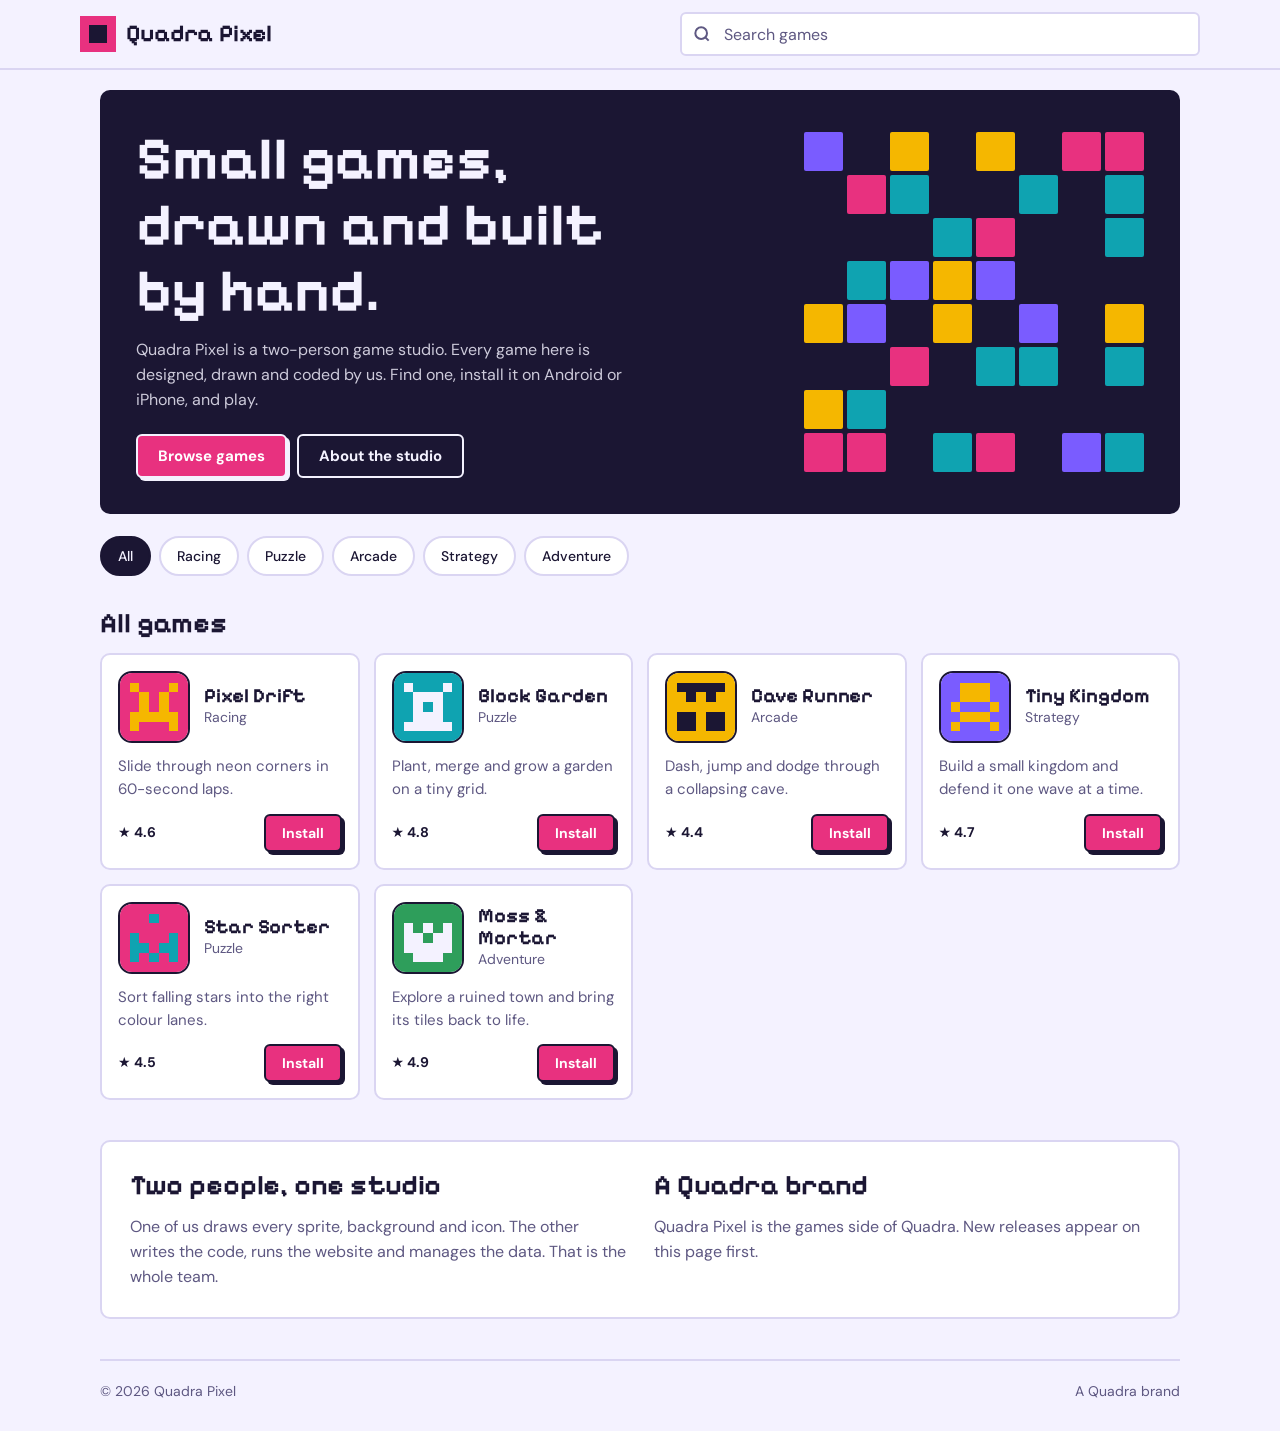
==== index.html @ a78ae4e6 "feat: add initial single-page Quadra Pixel website" ====
<!DOCTYPE html>
<html lang="en">
<head>
<meta charset="utf-8">
<meta name="viewport" content="width=device-width, initial-scale=1, viewport-fit=cover">
<title>Quadra Pixel</title>
<link rel="preconnect" href="https://fonts.googleapis.com">
<link rel="preconnect" href="https://fonts.gstatic.com" crossorigin>
<link href="https://fonts.googleapis.com/css2?family=Pixelify+Sans:wght@500;700&family=DM+Sans:wght@400;500;700&display=swap" rel="stylesheet">
<style>
:root{
  --bg:#F4F2FF;--surface:#FFFFFF;--ink:#1B1633;--muted:#5E5882;--line:#DAD5F2;
  --pink:#E8317F;--cyan:#0FA3B1;--sun:#F5B700;--on-accent:#FFFFFF;
  --hero:#1B1633;--hero-ink:#F4F2FF;
  box-sizing:border-box;padding-top:env(safe-area-inset-top,0px);padding-bottom:env(safe-area-inset-bottom,0px);
}
@media (prefers-color-scheme:dark){:root:not([data-theme="light"]){
  --bg:#120E24;--surface:#1D1838;--ink:#F1EEFF;--muted:#A9A2D0;--line:#322B58;
  --pink:#FF5C9B;--cyan:#35D3E0;--sun:#FFC93C;--on-accent:#1B1633;
  --hero:#241E48;--hero-ink:#F1EEFF;}}
:root[data-theme="dark"]{
  --bg:#120E24;--surface:#1D1838;--ink:#F1EEFF;--muted:#A9A2D0;--line:#322B58;
  --pink:#FF5C9B;--cyan:#35D3E0;--sun:#FFC93C;--on-accent:#1B1633;
  --hero:#241E48;--hero-ink:#F1EEFF;}
html{scroll-padding-top:env(safe-area-inset-top,0px)}
*{box-sizing:border-box}
body{margin:0;background:var(--bg);color:var(--ink);font:400 16px/1.55 "DM Sans",system-ui,sans-serif}
h1,h2,h3,.brand{font-family:"Pixelify Sans","DM Sans",system-ui,sans-serif;margin:0;line-height:1.1}
a{color:inherit}
:focus-visible{outline:3px solid var(--cyan);outline-offset:2px}
.wrap{max-width:1120px;margin:0 auto;padding:0 20px}
header{position:sticky;top:env(safe-area-inset-top,0px);z-index:5;background:var(--bg);border-bottom:2px solid var(--line)}
body::before{content:"";position:fixed;inset:0 0 auto;height:env(safe-area-inset-top,0px);background:var(--bg);z-index:10}
.bar{display:flex;align-items:center;gap:16px;padding:12px 0}
.brand{display:flex;align-items:center;gap:10px;font-size:24px;font-weight:700;text-decoration:none;white-space:nowrap}
.brand svg{width:36px;height:36px;flex:none}
.search{flex:1;position:relative;max-width:520px;margin-left:auto}
.search input{width:100%;height:44px;border:2px solid var(--line);background:var(--surface);color:var(--ink);padding:0 14px 0 42px;font:inherit;border-radius:6px}
.search input::placeholder{color:var(--muted)}
.search svg{position:absolute;left:12px;top:12px;width:20px;height:20px;color:var(--muted)}
.hero{background:var(--hero);color:var(--hero-ink);margin:20px 0 0;border-radius:10px;padding:36px;display:grid;grid-template-columns:1.2fr 1fr;gap:32px;align-items:center;overflow:hidden}
.hero h1{font-size:clamp(34px,6vw,60px);font-weight:700}
.hero p{max-width:46ch;margin:14px 0 22px;color:var(--hero-ink);opacity:.82}
.btn{display:inline-flex;align-items:center;justify-content:center;gap:8px;min-height:44px;padding:0 20px;border:2px solid var(--ink);border-radius:6px;background:var(--pink);color:var(--on-accent);font:700 15px "DM Sans",sans-serif;cursor:pointer;box-shadow:3px 3px 0 var(--ink);text-decoration:none}
.btn:active{transform:translate(2px,2px);box-shadow:1px 1px 0 var(--ink)}
.btn.ghost{background:transparent;color:inherit;border-color:currentColor;box-shadow:none}
.hero .btn{border-color:var(--hero-ink);box-shadow:3px 3px 0 var(--hero-ink)}
.hero .btn.ghost{box-shadow:none}
.row{display:flex;gap:10px;flex-wrap:wrap}
.stage{display:grid;grid-template-columns:repeat(8,1fr);gap:4px;max-width:340px;margin-left:auto;width:100%}
.stage i{aspect-ratio:1;border-radius:2px;display:block}
.chips{display:flex;gap:8px;overflow-x:auto;padding:22px 0 6px;scrollbar-width:none}
.chip{flex:none;min-height:40px;padding:0 16px;border:2px solid var(--line);background:var(--surface);color:var(--ink);border-radius:999px;font:500 14px "DM Sans",sans-serif;cursor:pointer}
.chip[aria-pressed="true"]{background:var(--ink);color:var(--bg);border-color:var(--ink)}
h2{font-size:28px;margin:26px 0 14px}
.grid{display:grid;grid-template-columns:repeat(auto-fill,minmax(250px,1fr));gap:14px}
.card{background:var(--surface);border:2px solid var(--line);border-radius:10px;padding:16px;display:flex;flex-direction:column;gap:12px}
.top{display:flex;gap:14px;align-items:center}
.icon{width:72px;height:72px;border-radius:14px;flex:none;border:2px solid var(--ink);overflow:hidden}
.icon svg{display:block;width:100%;height:100%}
.card h3{font-size:20px}
.meta{color:var(--muted);font-size:14px}
.desc{margin:0;font-size:15px;color:var(--muted)}
.foot{display:flex;justify-content:space-between;align-items:center;margin-top:auto}
.rate{font-weight:700;font-size:14px}
.btn.sm{min-height:38px;padding:0 16px;font-size:14px}
.empty{padding:40px 0;color:var(--muted)}
.about{margin:40px 0 0;padding:28px;border:2px solid var(--line);border-radius:10px;background:var(--surface);display:grid;grid-template-columns:1fr 1fr;gap:28px}
.about p{margin:8px 0 0;color:var(--muted);max-width:60ch}
footer{margin:40px 0 28px;padding-top:20px;border-top:2px solid var(--line);color:var(--muted);font-size:14px;display:flex;justify-content:space-between;flex-wrap:wrap;gap:8px}
dialog{border:2px solid var(--ink);border-radius:10px;background:var(--surface);color:var(--ink);padding:24px;width:min(420px,92vw)}
dialog::backdrop{background:rgba(18,14,36,.6)}
dialog h3{font-size:24px;margin-bottom:6px}
dialog .row{margin-top:16px}
@media (max-width:760px){
  .hero{grid-template-columns:1fr;padding:24px}.stage{margin:0;max-width:260px}
  .about{grid-template-columns:1fr}.bar{flex-wrap:wrap}.search{order:3;flex-basis:100%;max-width:none}
}
@media (prefers-reduced-motion:reduce){*{transition:none!important;animation:none!important}}
</style>
</head>
<body>
<header><div class="wrap bar">
  <!-- LOGO SLOT: replace this placeholder SVG with the Quadra Pixel SVG -->
  <a class="brand" href="#" aria-label="Quadra Pixel home">
    <svg viewBox="0 0 4 4" shape-rendering="crispEdges" aria-hidden="true"><rect width="4" height="4" fill="#E8317F"/><rect x="1" y="1" width="2" height="2" fill="#1B1633"/></svg>
    Quadra Pixel
  </a>
  <label class="search">
    <svg viewBox="0 0 24 24" fill="none" stroke="currentColor" stroke-width="2.4"><circle cx="11" cy="11" r="7"/><path d="M20 20l-4-4"/></svg>
    <input id="q" type="search" placeholder="Search games" autocomplete="off" aria-label="Search games">
  </label>
</div></header>

<main class="wrap">
  <section class="hero">
    <div>
      <h1>Small games, drawn and built by hand.</h1>
      <p>Quadra Pixel is a two-person game studio. Every game here is designed, drawn and coded by us. Find one, install it on Android or iPhone, and play.</p>
      <div class="row">
        <a class="btn" href="#games">Browse games</a>
        <button class="btn ghost" id="aboutBtn" type="button">About the studio</button>
      </div>
    </div>
    <div class="stage" id="stage" aria-hidden="true"></div>
  </section>

  <div class="chips" id="chips" role="group" aria-label="Filter by genre"></div>

  <h2 id="games">All games</h2>
  <div class="grid" id="grid"></div>
  <div class="empty" id="empty" hidden>No games match that search. Try another name or genre.</div>

  <section class="about" id="about">
    <div>
      <h2 style="margin-top:0">Two people, one studio</h2>
      <p>One of us draws every sprite, background and icon. The other writes the code, runs the website and manages the data. That is the whole team.</p>
    </div>
    <div>
      <h2 style="margin-top:0">A Quadra brand</h2>
      <p>Quadra Pixel is the games side of Quadra. New releases appear on this page first.</p>
    </div>
  </section>

  <footer><span>© 2026 Quadra Pixel</span><span>A Quadra brand</span></footer>
</main>

<dialog id="dlg">
  <h3 id="dTitle">Install</h3>
  <div class="meta">Choose your device.</div>
  <div class="row">
    <a class="btn" href="#" data-os="android">Android</a>
    <a class="btn" href="#" data-os="ios" style="background:var(--cyan)">iPhone</a>
    <button class="btn ghost" type="button" id="dClose">Close</button>
  </div>
</dialog>

<script>
// Placeholder catalogue: replace with real games (or load from the database later).
var GAMES=[
 {n:"Pixel Drift",g:"Racing",d:"Slide through neon corners in 60-second laps.",r:4.6,s:11,c:["#E8317F","#F5B700"]},
 {n:"Block Garden",g:"Puzzle",d:"Plant, merge and grow a garden on a tiny grid.",r:4.8,s:12,c:["#0FA3B1","#F4F2FF"]},
 {n:"Cave Runner",g:"Arcade",d:"Dash, jump and dodge through a collapsing cave.",r:4.4,s:13,c:["#F5B700","#1B1633"]},
 {n:"Tiny Kingdom",g:"Strategy",d:"Build a small kingdom and defend it one wave at a time.",r:4.7,s:14,c:["#7A5CFF","#F5B700"]},
 {n:"Star Sorter",g:"Puzzle",d:"Sort falling stars into the right colour lanes.",r:4.5,s:15,c:["#E8317F","#0FA3B1"]},
 {n:"Moss &amp; Mortar",g:"Adventure",d:"Explore a ruined town and bring its tiles back to life.",r:4.9,s:16,c:["#2E9E5B","#F4F2FF"]}
];
var genre="All";
function icon(s,c){var x=s*9301+49297,cells="";function rnd(){x=(x*9301+49297)%233280;return x/233280}
 for(var y=0;y<5;y++)for(var i=0;i<3;i++){if(rnd()>.5){cells+='<rect x="'+i+'" y="'+y+'" width="1" height="1"/>';if(i<2)cells+='<rect x="'+(4-i)+'" y="'+y+'" width="1" height="1"/>'}}
 return '<svg viewBox="-1 -1 7 7" shape-rendering="crispEdges"><rect x="-1" y="-1" width="7" height="7" fill="'+c[0]+'"/><g fill="'+c[1]+'">'+cells+'</g></svg>'}
function render(){
 var q=document.getElementById("q").value.trim().toLowerCase(),h="",n=0;
 GAMES.forEach(function(m,i){
  var name=m.n.replace("&amp;","&");
  if(genre!=="All"&&m.g!==genre)return;
  if(q&&(name+" "+m.g+" "+m.d).toLowerCase().indexOf(q)<0)return;
  n++;
  h+='<article class="card"><div class="top"><div class="icon">'+icon(m.s,m.c)+'</div><div><h3>'+m.n+'</h3><div class="meta">'+m.g+'</div></div></div><p class="desc">'+m.d+'</p><div class="foot"><span class="rate">★ '+m.r+'</span><button class="btn sm" type="button" data-i="'+i+'">Install</button></div></article>'});
 document.getElementById("grid").innerHTML=h;
 document.getElementById("empty").hidden=n>0}
function chips(){
 var gs=["All"];GAMES.forEach(function(m){if(gs.indexOf(m.g)<0)gs.push(m.g)});
 var el=document.getElementById("chips");
 el.innerHTML=gs.map(function(g){return '<button class="chip" type="button" aria-pressed="'+(g===genre)+'" data-g="'+g+'">'+g+'</button>'}).join("");}
document.getElementById("chips").addEventListener("click",function(e){var g=e.target.getAttribute("data-g");if(!g)return;genre=g;chips();render()});
document.getElementById("q").addEventListener("input",render);
var dlg=document.getElementById("dlg");
document.getElementById("grid").addEventListener("click",function(e){var i=e.target.getAttribute("data-i");if(i===null)return;
 document.getElementById("dTitle").textContent="Install "+GAMES[i].n.replace("&amp;","&");dlg.showModal()});
document.getElementById("dClose").addEventListener("click",function(){dlg.close()});
dlg.addEventListener("click",function(e){if(e.target.getAttribute("data-os")){e.preventDefault()}});
document.getElementById("aboutBtn").addEventListener("click",function(){document.getElementById("about").scrollIntoView({behavior:"smooth"})});
// hero pixel stage
(function(){var cols=["#E8317F","#0FA3B1","#F5B700","#7A5CFF","transparent","transparent","transparent"],s=7,h="";
 for(var i=0;i<64;i++){s=(s*9301+49297)%233280;h+='<i style="background:'+cols[s%cols.length]+'"></i>'}
 document.getElementById("stage").innerHTML=h})();
chips();render();
</script>
</body>
</html>
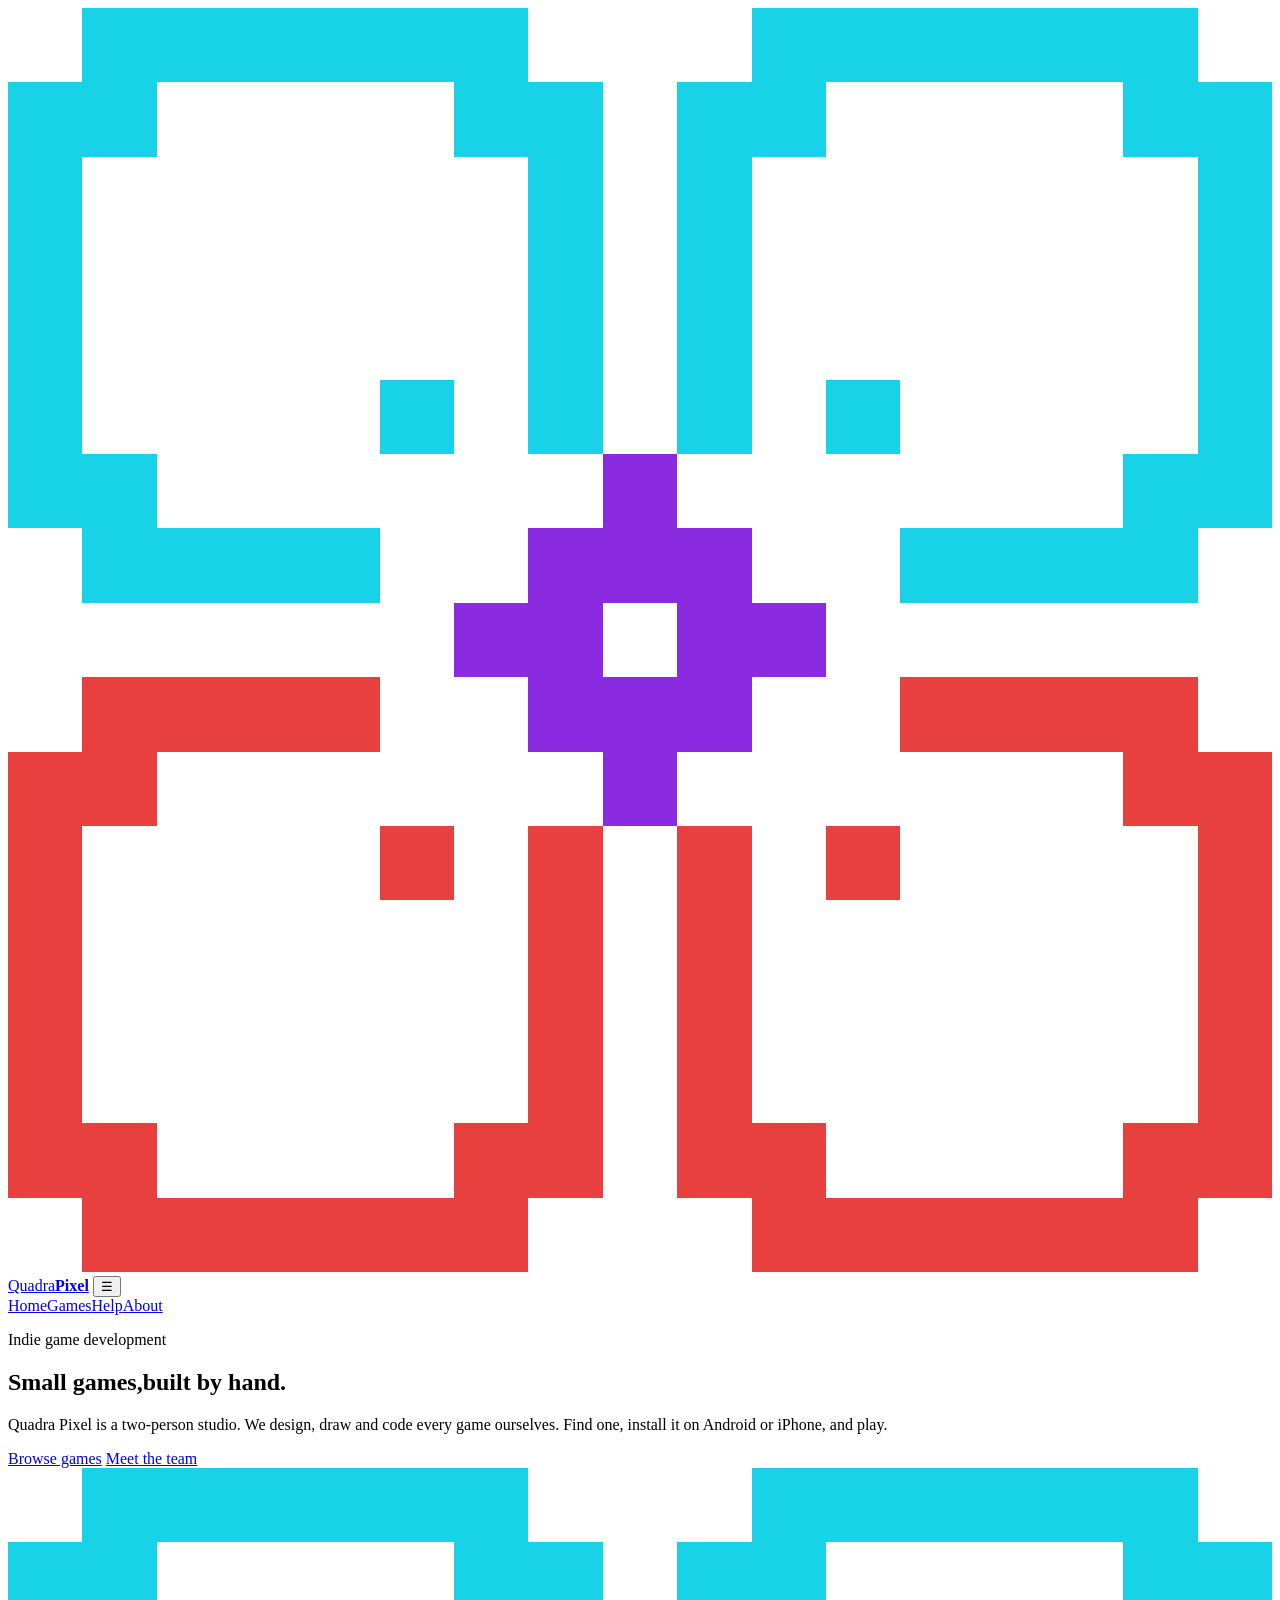
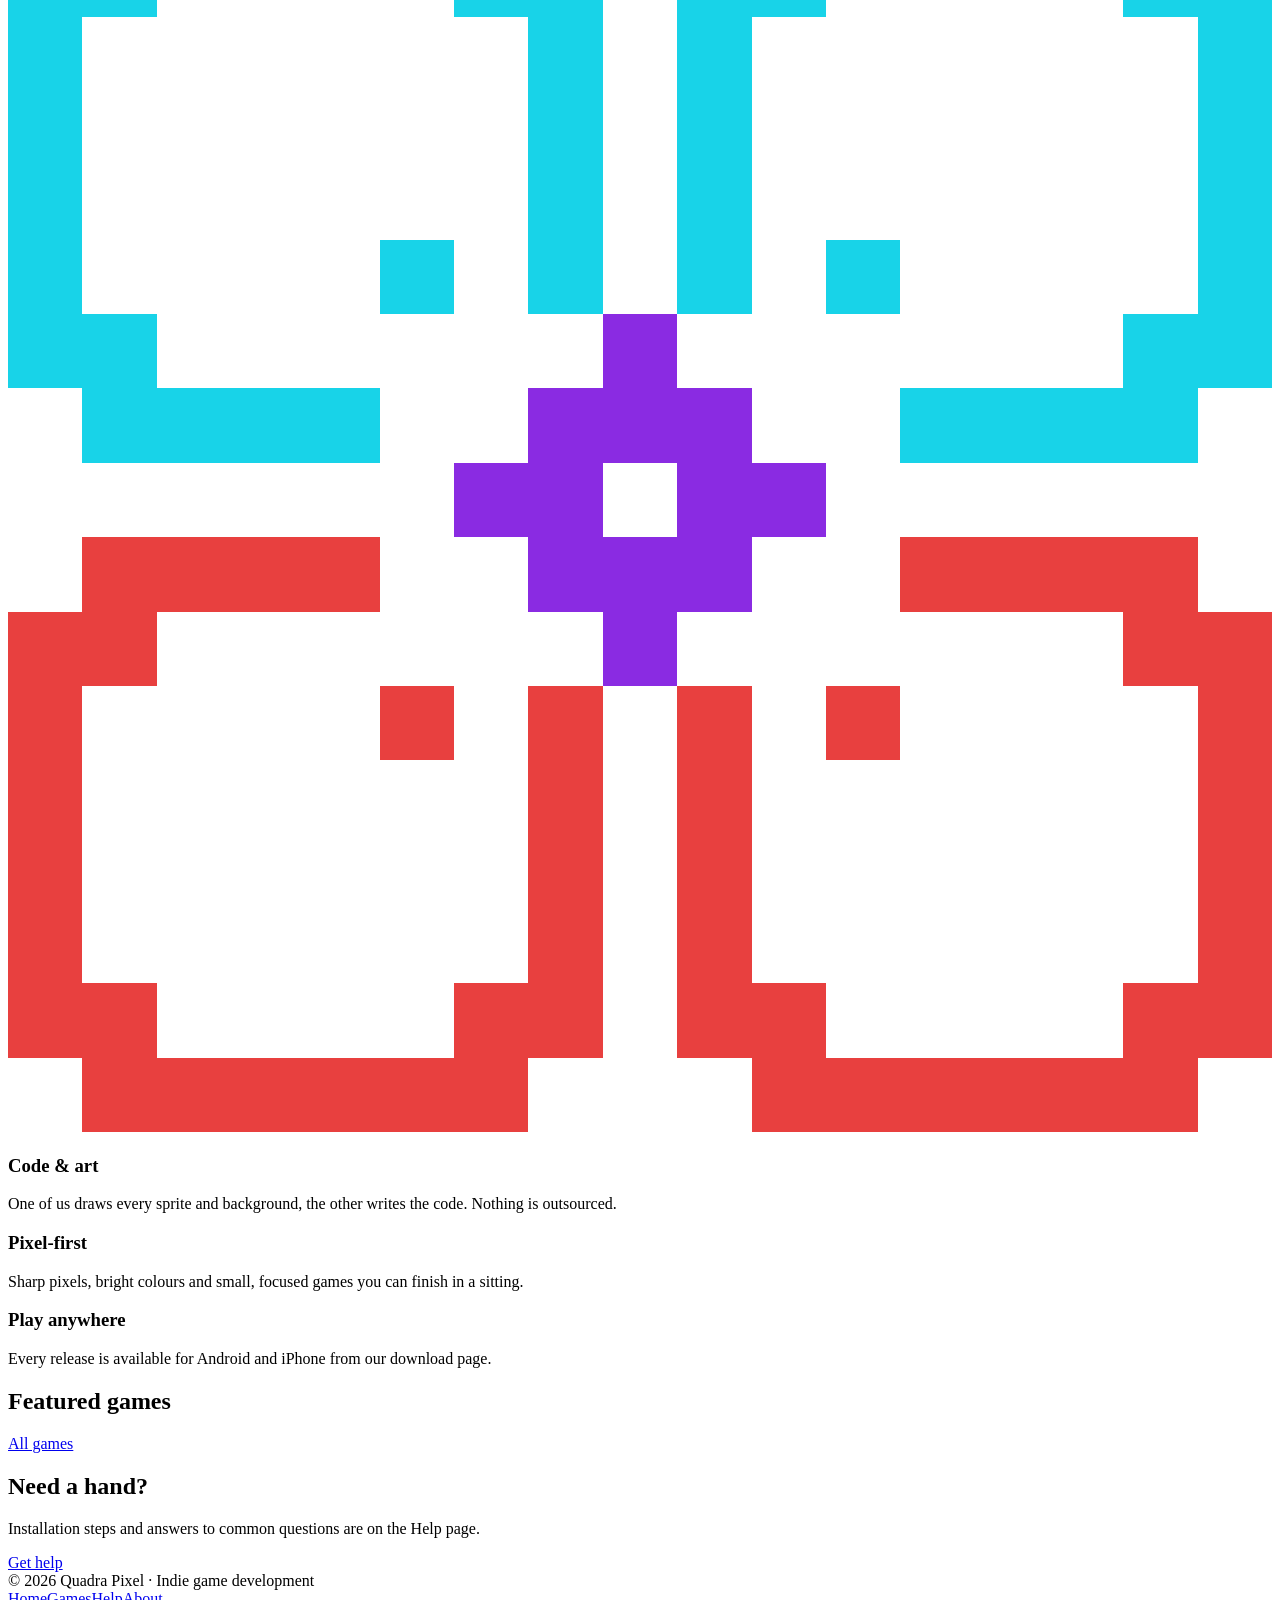
==== commit 9e41278f: "refactor: turn single page into multi-page home" ====
--- a/index.html
+++ b/index.html
@@ -2,180 +2,69 @@
 <html lang="en">
 <head>
 <meta charset="utf-8">
-<meta name="viewport" content="width=device-width, initial-scale=1, viewport-fit=cover">
-<title>Quadra Pixel</title>
+<meta name="viewport" content="width=device-width, initial-scale=1">
+<title>Quadra Pixel – Indie game development</title>
+<meta name="description" content="Quadra Pixel is a two-person indie game studio.">
+<meta name="theme-color" content="#07070d">
+<link rel="icon" type="image/svg+xml" href="assets/images/favicon.svg">
 <link rel="preconnect" href="https://fonts.googleapis.com">
 <link rel="preconnect" href="https://fonts.gstatic.com" crossorigin>
-<link href="https://fonts.googleapis.com/css2?family=Pixelify+Sans:wght@500;700&family=DM+Sans:wght@400;500;700&display=swap" rel="stylesheet">
-<style>
-:root{
-  --bg:#F4F2FF;--surface:#FFFFFF;--ink:#1B1633;--muted:#5E5882;--line:#DAD5F2;
-  --pink:#E8317F;--cyan:#0FA3B1;--sun:#F5B700;--on-accent:#FFFFFF;
-  --hero:#1B1633;--hero-ink:#F4F2FF;
-  box-sizing:border-box;padding-top:env(safe-area-inset-top,0px);padding-bottom:env(safe-area-inset-bottom,0px);
-}
-@media (prefers-color-scheme:dark){:root:not([data-theme="light"]){
-  --bg:#120E24;--surface:#1D1838;--ink:#F1EEFF;--muted:#A9A2D0;--line:#322B58;
-  --pink:#FF5C9B;--cyan:#35D3E0;--sun:#FFC93C;--on-accent:#1B1633;
-  --hero:#241E48;--hero-ink:#F1EEFF;}}
-:root[data-theme="dark"]{
-  --bg:#120E24;--surface:#1D1838;--ink:#F1EEFF;--muted:#A9A2D0;--line:#322B58;
-  --pink:#FF5C9B;--cyan:#35D3E0;--sun:#FFC93C;--on-accent:#1B1633;
-  --hero:#241E48;--hero-ink:#F1EEFF;}
-html{scroll-padding-top:env(safe-area-inset-top,0px)}
-*{box-sizing:border-box}
-body{margin:0;background:var(--bg);color:var(--ink);font:400 16px/1.55 "DM Sans",system-ui,sans-serif}
-h1,h2,h3,.brand{font-family:"Pixelify Sans","DM Sans",system-ui,sans-serif;margin:0;line-height:1.1}
-a{color:inherit}
-:focus-visible{outline:3px solid var(--cyan);outline-offset:2px}
-.wrap{max-width:1120px;margin:0 auto;padding:0 20px}
-header{position:sticky;top:env(safe-area-inset-top,0px);z-index:5;background:var(--bg);border-bottom:2px solid var(--line)}
-body::before{content:"";position:fixed;inset:0 0 auto;height:env(safe-area-inset-top,0px);background:var(--bg);z-index:10}
-.bar{display:flex;align-items:center;gap:16px;padding:12px 0}
-.brand{display:flex;align-items:center;gap:10px;font-size:24px;font-weight:700;text-decoration:none;white-space:nowrap}
-.brand svg{width:36px;height:36px;flex:none}
-.search{flex:1;position:relative;max-width:520px;margin-left:auto}
-.search input{width:100%;height:44px;border:2px solid var(--line);background:var(--surface);color:var(--ink);padding:0 14px 0 42px;font:inherit;border-radius:6px}
-.search input::placeholder{color:var(--muted)}
-.search svg{position:absolute;left:12px;top:12px;width:20px;height:20px;color:var(--muted)}
-.hero{background:var(--hero);color:var(--hero-ink);margin:20px 0 0;border-radius:10px;padding:36px;display:grid;grid-template-columns:1.2fr 1fr;gap:32px;align-items:center;overflow:hidden}
-.hero h1{font-size:clamp(34px,6vw,60px);font-weight:700}
-.hero p{max-width:46ch;margin:14px 0 22px;color:var(--hero-ink);opacity:.82}
-.btn{display:inline-flex;align-items:center;justify-content:center;gap:8px;min-height:44px;padding:0 20px;border:2px solid var(--ink);border-radius:6px;background:var(--pink);color:var(--on-accent);font:700 15px "DM Sans",sans-serif;cursor:pointer;box-shadow:3px 3px 0 var(--ink);text-decoration:none}
-.btn:active{transform:translate(2px,2px);box-shadow:1px 1px 0 var(--ink)}
-.btn.ghost{background:transparent;color:inherit;border-color:currentColor;box-shadow:none}
-.hero .btn{border-color:var(--hero-ink);box-shadow:3px 3px 0 var(--hero-ink)}
-.hero .btn.ghost{box-shadow:none}
-.row{display:flex;gap:10px;flex-wrap:wrap}
-.stage{display:grid;grid-template-columns:repeat(8,1fr);gap:4px;max-width:340px;margin-left:auto;width:100%}
-.stage i{aspect-ratio:1;border-radius:2px;display:block}
-.chips{display:flex;gap:8px;overflow-x:auto;padding:22px 0 6px;scrollbar-width:none}
-.chip{flex:none;min-height:40px;padding:0 16px;border:2px solid var(--line);background:var(--surface);color:var(--ink);border-radius:999px;font:500 14px "DM Sans",sans-serif;cursor:pointer}
-.chip[aria-pressed="true"]{background:var(--ink);color:var(--bg);border-color:var(--ink)}
-h2{font-size:28px;margin:26px 0 14px}
-.grid{display:grid;grid-template-columns:repeat(auto-fill,minmax(250px,1fr));gap:14px}
-.card{background:var(--surface);border:2px solid var(--line);border-radius:10px;padding:16px;display:flex;flex-direction:column;gap:12px}
-.top{display:flex;gap:14px;align-items:center}
-.icon{width:72px;height:72px;border-radius:14px;flex:none;border:2px solid var(--ink);overflow:hidden}
-.icon svg{display:block;width:100%;height:100%}
-.card h3{font-size:20px}
-.meta{color:var(--muted);font-size:14px}
-.desc{margin:0;font-size:15px;color:var(--muted)}
-.foot{display:flex;justify-content:space-between;align-items:center;margin-top:auto}
-.rate{font-weight:700;font-size:14px}
-.btn.sm{min-height:38px;padding:0 16px;font-size:14px}
-.empty{padding:40px 0;color:var(--muted)}
-.about{margin:40px 0 0;padding:28px;border:2px solid var(--line);border-radius:10px;background:var(--surface);display:grid;grid-template-columns:1fr 1fr;gap:28px}
-.about p{margin:8px 0 0;color:var(--muted);max-width:60ch}
-footer{margin:40px 0 28px;padding-top:20px;border-top:2px solid var(--line);color:var(--muted);font-size:14px;display:flex;justify-content:space-between;flex-wrap:wrap;gap:8px}
-dialog{border:2px solid var(--ink);border-radius:10px;background:var(--surface);color:var(--ink);padding:24px;width:min(420px,92vw)}
-dialog::backdrop{background:rgba(18,14,36,.6)}
-dialog h3{font-size:24px;margin-bottom:6px}
-dialog .row{margin-top:16px}
-@media (max-width:760px){
-  .hero{grid-template-columns:1fr;padding:24px}.stage{margin:0;max-width:260px}
-  .about{grid-template-columns:1fr}.bar{flex-wrap:wrap}.search{order:3;flex-basis:100%;max-width:none}
-}
-@media (prefers-reduced-motion:reduce){*{transition:none!important;animation:none!important}}
-</style>
+<link href="https://fonts.googleapis.com/css2?family=Inter:wght@400;500;600;700&family=Pixelify+Sans:wght@400;500;600;700&display=swap" rel="stylesheet">
+<link rel="stylesheet" href="css/style.css">
 </head>
 <body>
-<header><div class="wrap bar">
-  <!-- LOGO SLOT: replace this placeholder SVG with the Quadra Pixel SVG -->
-  <a class="brand" href="#" aria-label="Quadra Pixel home">
-    <svg viewBox="0 0 4 4" shape-rendering="crispEdges" aria-hidden="true"><rect width="4" height="4" fill="#E8317F"/><rect x="1" y="1" width="2" height="2" fill="#1B1633"/></svg>
-    Quadra Pixel
-  </a>
-  <label class="search">
-    <svg viewBox="0 0 24 24" fill="none" stroke="currentColor" stroke-width="2.4"><circle cx="11" cy="11" r="7"/><path d="M20 20l-4-4"/></svg>
-    <input id="q" type="search" placeholder="Search games" autocomplete="off" aria-label="Search games">
-  </label>
-</div></header>
-
-<main class="wrap">
+<header class="site-header">
+  <div class="wrap bar">
+    <a class="brand" href="index.html" aria-label="Quadra Pixel home"><img src="assets/images/logo-icon.svg" alt="">Quadra<b>Pixel</b></a>
+    <button class="nav-toggle" type="button" aria-label="Menu" aria-expanded="false">☰</button>
+    <nav class="nav" aria-label="Main"><a href="index.html" aria-current="page">Home</a><a href="games.html">Games</a><a href="help.html">Help</a><a href="about.html">About</a></nav>
+  </div>
+</header>
+<main>
+<div class="wrap">
   <section class="hero">
     <div>
-      <h1>Small games, drawn and built by hand.</h1>
-      <p>Quadra Pixel is a two-person game studio. Every game here is designed, drawn and coded by us. Find one, install it on Android or iPhone, and play.</p>
+      <p class="eyebrow">Indie game development</p>
+      <h1>Small games,<span class="l2">built by hand.</span></h1>
+      <p class="lead">Quadra Pixel is a two-person studio. We design, draw and code every game ourselves. Find one, install it on Android or iPhone, and play.</p>
       <div class="row">
-        <a class="btn" href="#games">Browse games</a>
-        <button class="btn ghost" id="aboutBtn" type="button">About the studio</button>
+        <a class="btn" href="games.html">Browse games</a>
+        <a class="btn ghost" href="about.html">Meet the team</a>
       </div>
     </div>
-    <div class="stage" id="stage" aria-hidden="true"></div>
-  </section>
-
-  <div class="chips" id="chips" role="group" aria-label="Filter by genre"></div>
-
-  <h2 id="games">All games</h2>
-  <div class="grid" id="grid"></div>
-  <div class="empty" id="empty" hidden>No games match that search. Try another name or genre.</div>
-
-  <section class="about" id="about">
-    <div>
-      <h2 style="margin-top:0">Two people, one studio</h2>
-      <p>One of us draws every sprite, background and icon. The other writes the code, runs the website and manages the data. That is the whole team.</p>
-    </div>
-    <div>
-      <h2 style="margin-top:0">A Quadra brand</h2>
-      <p>Quadra Pixel is the games side of Quadra. New releases appear on this page first.</p>
+    <div class="hero-art">
+      <div class="stage" id="stage" aria-hidden="true"></div>
+      <img class="logo" src="assets/images/logo-icon.svg" alt="Quadra Pixel logo">
     </div>
   </section>
 
-  <footer><span>© 2026 Quadra Pixel</span><span>A Quadra brand</span></footer>
+  <section class="section">
+    <div class="features">
+      <div class="panel"><span class="tag" style="background:var(--cyan)"></span><h3>Code &amp; art</h3><p>One of us draws every sprite and background, the other writes the code. Nothing is outsourced.</p></div>
+      <div class="panel"><span class="tag" style="background:var(--red)"></span><h3>Pixel-first</h3><p>Sharp pixels, bright colours and small, focused games you can finish in a sitting.</p></div>
+      <div class="panel"><span class="tag" style="background:var(--purple)"></span><h3>Play anywhere</h3><p>Every release is available for Android and iPhone from our download page.</p></div>
+    </div>
+  </section>
+
+  <section class="section">
+    <div class="section-head"><h2>Featured <span class="accent-c">games</span></h2><a class="btn ghost sm" href="games.html">All games</a></div>
+    <div class="grid" id="featured"></div>
+  </section>
+
+  <div class="cta">
+    <div><h2>Need a hand?</h2><p class="muted" style="margin-top:8px">Installation steps and answers to common questions are on the Help page.</p></div>
+    <a class="btn cyan" href="help.html">Get help</a>
+  </div>
+</div>
 </main>
+<footer class="site-footer">
+  <div class="wrap foot-in">
+    <span>© <span id="year">2026</span> Quadra Pixel · Indie game development</span>
+    <nav aria-label="Footer"><a href="index.html">Home</a><a href="games.html">Games</a><a href="help.html">Help</a><a href="about.html">About</a></nav>
+  </div>
+</footer>
+<script src="js/games-data.js"></script>
 
-<dialog id="dlg">
-  <h3 id="dTitle">Install</h3>
-  <div class="meta">Choose your device.</div>
-  <div class="row">
-    <a class="btn" href="#" data-os="android">Android</a>
-    <a class="btn" href="#" data-os="ios" style="background:var(--cyan)">iPhone</a>
-    <button class="btn ghost" type="button" id="dClose">Close</button>
-  </div>
-</dialog>
-
-<script>
-// Placeholder catalogue: replace with real games (or load from the database later).
-var GAMES=[
- {n:"Pixel Drift",g:"Racing",d:"Slide through neon corners in 60-second laps.",r:4.6,s:11,c:["#E8317F","#F5B700"]},
- {n:"Block Garden",g:"Puzzle",d:"Plant, merge and grow a garden on a tiny grid.",r:4.8,s:12,c:["#0FA3B1","#F4F2FF"]},
- {n:"Cave Runner",g:"Arcade",d:"Dash, jump and dodge through a collapsing cave.",r:4.4,s:13,c:["#F5B700","#1B1633"]},
- {n:"Tiny Kingdom",g:"Strategy",d:"Build a small kingdom and defend it one wave at a time.",r:4.7,s:14,c:["#7A5CFF","#F5B700"]},
- {n:"Star Sorter",g:"Puzzle",d:"Sort falling stars into the right colour lanes.",r:4.5,s:15,c:["#E8317F","#0FA3B1"]},
- {n:"Moss &amp; Mortar",g:"Adventure",d:"Explore a ruined town and bring its tiles back to life.",r:4.9,s:16,c:["#2E9E5B","#F4F2FF"]}
-];
-var genre="All";
-function icon(s,c){var x=s*9301+49297,cells="";function rnd(){x=(x*9301+49297)%233280;return x/233280}
- for(var y=0;y<5;y++)for(var i=0;i<3;i++){if(rnd()>.5){cells+='<rect x="'+i+'" y="'+y+'" width="1" height="1"/>';if(i<2)cells+='<rect x="'+(4-i)+'" y="'+y+'" width="1" height="1"/>'}}
- return '<svg viewBox="-1 -1 7 7" shape-rendering="crispEdges"><rect x="-1" y="-1" width="7" height="7" fill="'+c[0]+'"/><g fill="'+c[1]+'">'+cells+'</g></svg>'}
-function render(){
- var q=document.getElementById("q").value.trim().toLowerCase(),h="",n=0;
- GAMES.forEach(function(m,i){
-  var name=m.n.replace("&amp;","&");
-  if(genre!=="All"&&m.g!==genre)return;
-  if(q&&(name+" "+m.g+" "+m.d).toLowerCase().indexOf(q)<0)return;
-  n++;
-  h+='<article class="card"><div class="top"><div class="icon">'+icon(m.s,m.c)+'</div><div><h3>'+m.n+'</h3><div class="meta">'+m.g+'</div></div></div><p class="desc">'+m.d+'</p><div class="foot"><span class="rate">★ '+m.r+'</span><button class="btn sm" type="button" data-i="'+i+'">Install</button></div></article>'});
- document.getElementById("grid").innerHTML=h;
- document.getElementById("empty").hidden=n>0}
-function chips(){
- var gs=["All"];GAMES.forEach(function(m){if(gs.indexOf(m.g)<0)gs.push(m.g)});
- var el=document.getElementById("chips");
- el.innerHTML=gs.map(function(g){return '<button class="chip" type="button" aria-pressed="'+(g===genre)+'" data-g="'+g+'">'+g+'</button>'}).join("");}
-document.getElementById("chips").addEventListener("click",function(e){var g=e.target.getAttribute("data-g");if(!g)return;genre=g;chips();render()});
-document.getElementById("q").addEventListener("input",render);
-var dlg=document.getElementById("dlg");
-document.getElementById("grid").addEventListener("click",function(e){var i=e.target.getAttribute("data-i");if(i===null)return;
- document.getElementById("dTitle").textContent="Install "+GAMES[i].n.replace("&amp;","&");dlg.showModal()});
-document.getElementById("dClose").addEventListener("click",function(){dlg.close()});
-dlg.addEventListener("click",function(e){if(e.target.getAttribute("data-os")){e.preventDefault()}});
-document.getElementById("aboutBtn").addEventListener("click",function(){document.getElementById("about").scrollIntoView({behavior:"smooth"})});
-// hero pixel stage
-(function(){var cols=["#E8317F","#0FA3B1","#F5B700","#7A5CFF","transparent","transparent","transparent"],s=7,h="";
- for(var i=0;i<64;i++){s=(s*9301+49297)%233280;h+='<i style="background:'+cols[s%cols.length]+'"></i>'}
- document.getElementById("stage").innerHTML=h})();
-chips();render();
-</script>
+<script src="js/main.js"></script>
 </body>
 </html>
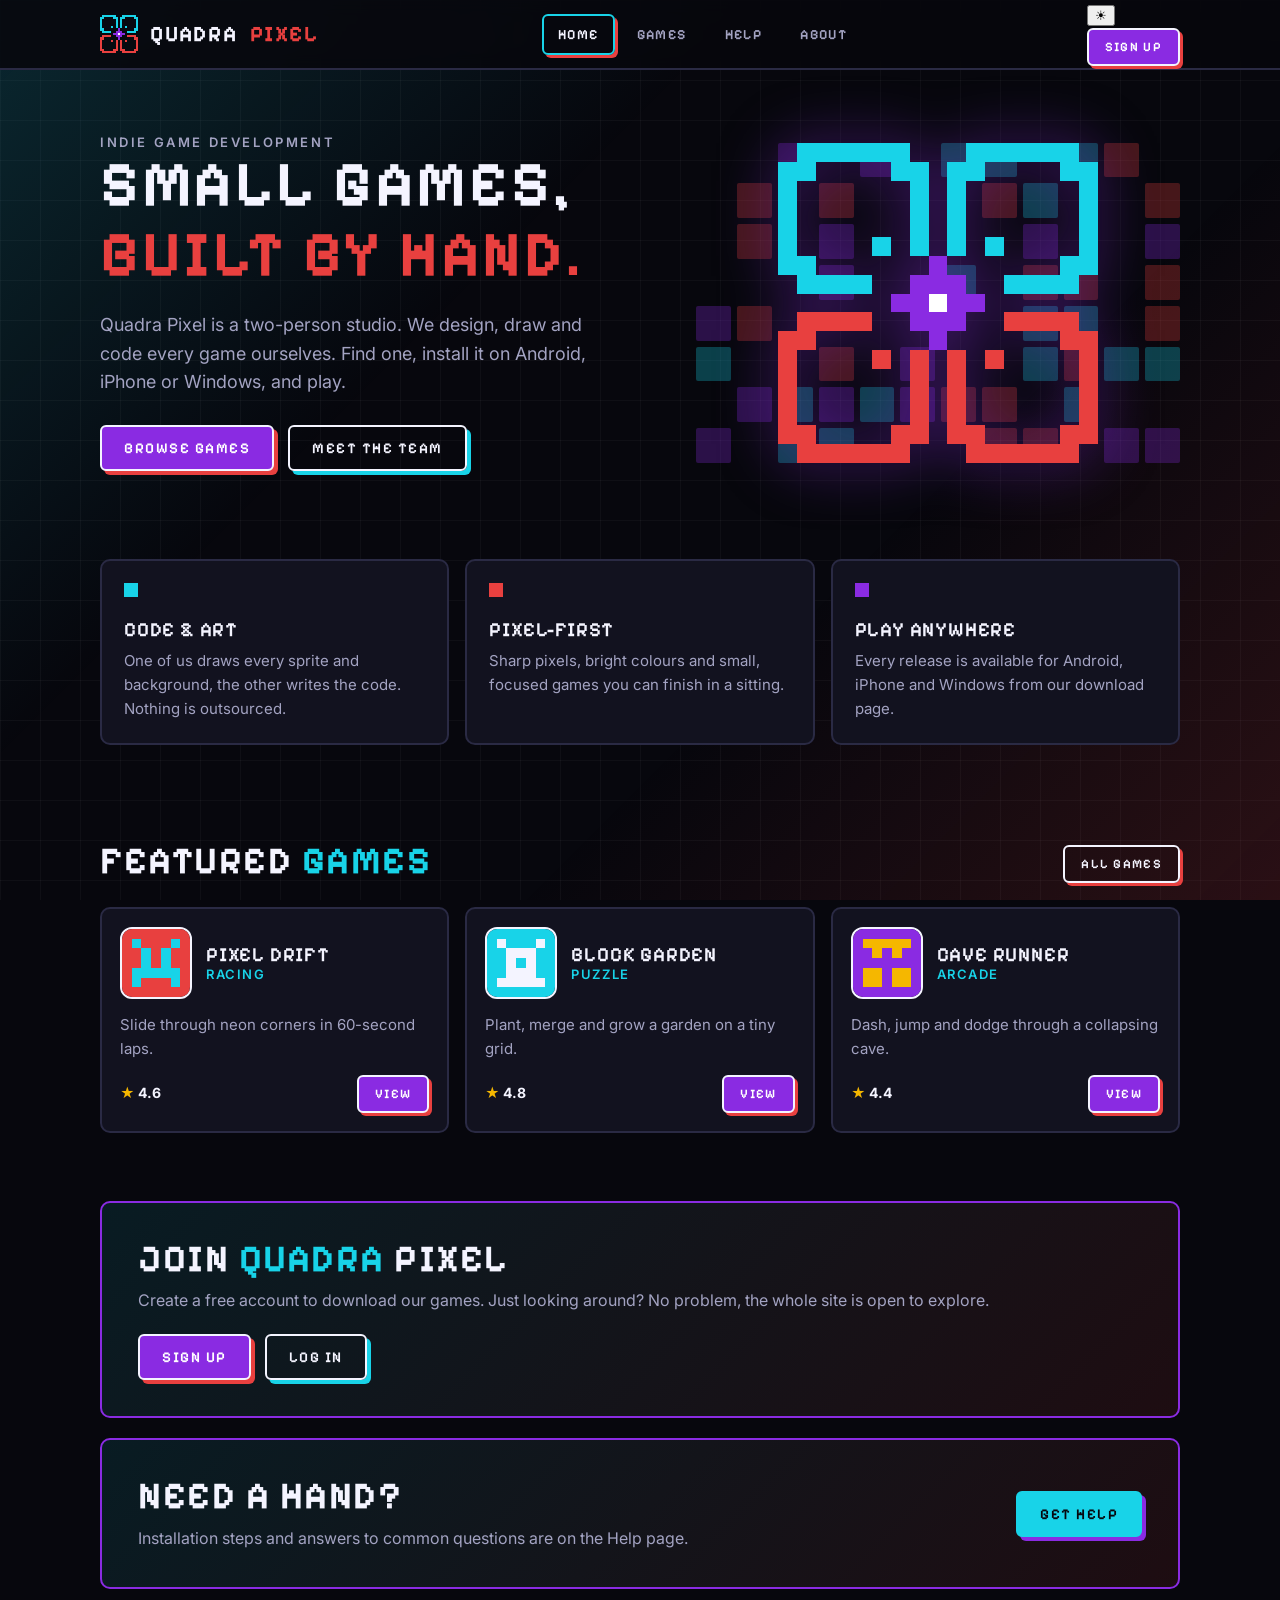
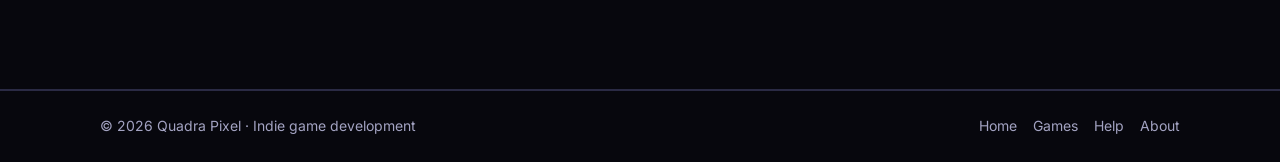
==== commit d1a6d221: "feat: add theme toggle, sign up button and join section to home" ====
--- a/index.html
+++ b/index.html
@@ -6,6 +6,7 @@
 <title>Quadra Pixel – Indie game development</title>
 <meta name="description" content="Quadra Pixel is a two-person indie game studio.">
 <meta name="theme-color" content="#07070d">
+<script>try{var t=localStorage.getItem("qp-theme");if(t==="light"||t==="dark")document.documentElement.setAttribute("data-theme",t)}catch(e){}</script>
 <link rel="icon" type="image/svg+xml" href="assets/images/favicon.svg">
 <link rel="preconnect" href="https://fonts.googleapis.com">
 <link rel="preconnect" href="https://fonts.gstatic.com" crossorigin>
@@ -16,8 +17,8 @@
 <header class="site-header">
   <div class="wrap bar">
     <a class="brand" href="index.html" aria-label="Quadra Pixel home"><img src="assets/images/logo-icon.svg" alt="">Quadra<b>Pixel</b></a>
-    <button class="nav-toggle" type="button" aria-label="Menu" aria-expanded="false">☰</button>
     <nav class="nav" aria-label="Main"><a href="index.html" aria-current="page">Home</a><a href="games.html">Games</a><a href="help.html">Help</a><a href="about.html">About</a></nav>
+    <div class="actions"><button class="icon-btn" id="themeToggle" type="button" aria-pressed="false" aria-label="Switch to light mode"><span class="ico" aria-hidden="true">☀</span></button><div class="auth-slot" id="authSlot"></div><button class="nav-toggle" type="button" aria-label="Menu" aria-expanded="false">☰</button></div>
   </div>
 </header>
 <main>
@@ -26,7 +27,7 @@
     <div>
       <p class="eyebrow">Indie game development</p>
       <h1>Small games,<span class="l2">built by hand.</span></h1>
-      <p class="lead">Quadra Pixel is a two-person studio. We design, draw and code every game ourselves. Find one, install it on Android or iPhone, and play.</p>
+      <p class="lead">Quadra Pixel is a two-person studio. We design, draw and code every game ourselves. Find one, install it on Android, iPhone or Windows, and play.</p>
       <div class="row">
         <a class="btn" href="games.html">Browse games</a>
         <a class="btn ghost" href="about.html">Meet the team</a>
@@ -42,13 +43,18 @@
     <div class="features">
       <div class="panel"><span class="tag" style="background:var(--cyan)"></span><h3>Code &amp; art</h3><p>One of us draws every sprite and background, the other writes the code. Nothing is outsourced.</p></div>
       <div class="panel"><span class="tag" style="background:var(--red)"></span><h3>Pixel-first</h3><p>Sharp pixels, bright colours and small, focused games you can finish in a sitting.</p></div>
-      <div class="panel"><span class="tag" style="background:var(--purple)"></span><h3>Play anywhere</h3><p>Every release is available for Android and iPhone from our download page.</p></div>
+      <div class="panel"><span class="tag" style="background:var(--purple)"></span><h3>Play anywhere</h3><p>Every release is available for Android, iPhone and Windows from our download page.</p></div>
     </div>
   </section>
 
   <section class="section">
     <div class="section-head"><h2>Featured <span class="accent-c">games</span></h2><a class="btn ghost sm" href="games.html">All games</a></div>
     <div class="grid" id="featured"></div>
+  </section>
+
+  <section class="cta" style="margin-bottom:20px" data-guest-only hidden>
+    <div><h2>Join <span class="accent-c">Quadra</span> Pixel</h2><p class="muted" style="margin-top:8px">Create a free account to download our games. Just looking around? No problem, the whole site is open to explore.</p></div>
+    <div class="row"><button class="btn" type="button" data-auth="signup">Sign up</button><button class="btn ghost" type="button" data-auth="login">Log in</button></div>
   </section>
 
   <div class="cta">
@@ -63,8 +69,11 @@
     <nav aria-label="Footer"><a href="index.html">Home</a><a href="games.html">Games</a><a href="help.html">Help</a><a href="about.html">About</a></nav>
   </div>
 </footer>
+<script src="js/firebase-config.js"></script>
+<script src="js/auth.js"></script>
+<script src="js/auth-ui.js"></script>
+<script src="js/theme.js"></script>
 <script src="js/games-data.js"></script>
-
 <script src="js/main.js"></script>
 </body>
 </html>
--- a/css/style.css
+++ b/css/style.css
@@ -0,0 +1,176 @@
+/* ==========================================================
+   Quadra Pixel – main stylesheet
+   Theme taken from the logo: dark navy/black, neon cyan + red,
+   purple core, pixel headings.
+   ========================================================== */
+:root{
+  --bg:#07070d; --bg-2:#0e0e1a; --surface:#12121f; --surface-2:#191930;
+  --line:#2a2a44; --ink:#f4f4ff; --muted:#a3a3c2;
+  --cyan:#18d3e8; --red:#e8403f; --purple:#8a2be2; --purple-2:#a855f7;
+  --font-pixel:"Pixelify Sans","Courier New",monospace;
+  --font-body:"Inter","Segoe UI",system-ui,-apple-system,sans-serif;
+  --radius:6px; --maxw:1120px;
+}
+*{box-sizing:border-box}
+html{scroll-behavior:smooth}
+body{
+  margin:0;color:var(--ink);background:var(--bg);
+  font:400 16px/1.6 var(--font-body);min-height:100vh;
+  display:flex;flex-direction:column;
+}
+/* neon diagonal glow + faint grid, like the logo sheet */
+body::before{
+  content:"";position:fixed;inset:0;z-index:-1;pointer-events:none;
+  background:
+    linear-gradient(135deg,rgba(24,211,232,.16) 0%,transparent 35%,transparent 65%,rgba(232,64,63,.16) 100%),
+    linear-gradient(rgba(255,255,255,.035) 1px,transparent 1px) 0 0/40px 40px,
+    linear-gradient(90deg,rgba(255,255,255,.035) 1px,transparent 1px) 0 0/40px 40px;
+}
+h1,h2,h3,h4{font-family:var(--font-pixel);margin:0;line-height:1.1;letter-spacing:.04em;text-transform:uppercase}
+h1{font-size:clamp(34px,6vw,64px);font-weight:700}
+h2{font-size:clamp(26px,3.6vw,38px);font-weight:700}
+h3{font-size:20px;font-weight:600}
+p{margin:0}
+a{color:var(--cyan)}
+img{max-width:100%}
+:focus-visible{outline:3px solid var(--cyan);outline-offset:3px}
+.wrap{width:100%;max-width:var(--maxw);margin:0 auto;padding:0 20px}
+main{flex:1}
+.accent-c{color:var(--cyan)} .accent-r{color:var(--red)} .accent-p{color:var(--purple-2)}
+.muted{color:var(--muted)}
+.eyebrow{font:600 13px var(--font-body);letter-spacing:.2em;text-transform:uppercase;color:var(--muted)}
+
+/* ---------- Header / nav ---------- */
+.site-header{position:sticky;top:0;z-index:20;background:rgba(7,7,13,.88);backdrop-filter:blur(8px);border-bottom:2px solid var(--line)}
+.bar{display:flex;align-items:center;justify-content:space-between;gap:16px;min-height:68px}
+.brand{display:flex;align-items:center;gap:12px;text-decoration:none;color:var(--ink);font:700 22px var(--font-pixel);letter-spacing:.08em;text-transform:uppercase}
+.brand img{width:38px;height:38px;display:block}
+.brand b{color:var(--red);font-weight:700}
+.nav{display:flex;gap:6px}
+.nav a{color:var(--muted);text-decoration:none;font:600 14px var(--font-pixel);letter-spacing:.1em;text-transform:uppercase;padding:10px 14px;border:2px solid transparent;border-radius:var(--radius)}
+.nav a:hover{color:var(--ink);border-color:var(--line)}
+.nav a[aria-current="page"]{color:var(--ink);border-color:var(--cyan);box-shadow:3px 3px 0 var(--red)}
+.nav-toggle{display:none;background:none;border:2px solid var(--line);color:var(--ink);width:44px;height:44px;border-radius:var(--radius);cursor:pointer;font-size:22px}
+
+/* ---------- Buttons ---------- */
+.btn{display:inline-flex;align-items:center;justify-content:center;gap:8px;min-height:46px;padding:0 22px;border:2px solid var(--ink);border-radius:var(--radius);background:var(--purple);color:#fff;font:600 15px var(--font-pixel);letter-spacing:.1em;text-transform:uppercase;text-decoration:none;cursor:pointer;box-shadow:4px 4px 0 var(--red);transition:transform .1s,box-shadow .1s}
+.btn:hover{background:var(--purple-2)}
+.btn:active{transform:translate(3px,3px);box-shadow:1px 1px 0 var(--red)}
+.btn.cyan{background:var(--cyan);color:#07070d;border-color:var(--cyan);box-shadow:4px 4px 0 var(--purple)}
+.btn.ghost{background:transparent;color:var(--ink);box-shadow:4px 4px 0 var(--cyan)}
+.btn.sm{min-height:38px;padding:0 16px;font-size:13px;box-shadow:3px 3px 0 var(--red)}
+.btn[aria-disabled="true"]{opacity:.45;pointer-events:none}
+.row{display:flex;gap:14px;flex-wrap:wrap}
+
+/* ---------- Home hero ---------- */
+.hero{display:grid;grid-template-columns:1.15fr 1fr;gap:40px;align-items:center;padding:64px 0 40px}
+.hero h1 .l2{display:block;color:var(--red)}
+.hero p.lead{max-width:48ch;margin:20px 0 28px;color:var(--muted);font-size:18px}
+.hero-art{position:relative;display:grid;place-items:center}
+.hero-art .logo{width:min(320px,80%);filter:drop-shadow(0 0 28px rgba(138,43,226,.55));animation:float 4s ease-in-out infinite}
+@keyframes float{50%{transform:translateY(-10px)}}
+.stage{position:absolute;inset:0;display:grid;grid-template-columns:repeat(12,1fr);gap:6px;opacity:.28;z-index:-1}
+.stage i{aspect-ratio:1;border-radius:2px;display:block}
+
+/* ---------- Sections ---------- */
+.section{padding:48px 0}
+.section-head{display:flex;justify-content:space-between;align-items:end;gap:16px;flex-wrap:wrap;margin-bottom:24px}
+.page-title{padding:56px 0 8px}
+.page-title p{margin-top:14px;max-width:60ch;color:var(--muted);font-size:18px}
+.features{display:grid;grid-template-columns:repeat(auto-fit,minmax(240px,1fr));gap:16px}
+.panel{background:var(--surface);border:2px solid var(--line);border-radius:10px;padding:22px}
+.panel h3{margin-bottom:8px}
+.panel .tag{display:inline-block;width:14px;height:14px;margin-bottom:14px}
+.panel p{color:var(--muted);font-size:15px}
+.cta{margin:20px 0 60px;padding:36px;border:2px solid var(--purple);border-radius:10px;background:linear-gradient(135deg,rgba(24,211,232,.1),rgba(232,64,63,.1));display:flex;justify-content:space-between;align-items:center;gap:20px;flex-wrap:wrap}
+
+/* ---------- Game cards ---------- */
+.grid{display:grid;grid-template-columns:repeat(auto-fill,minmax(260px,1fr));gap:16px}
+.card{background:var(--surface);border:2px solid var(--line);border-radius:10px;padding:18px;display:flex;flex-direction:column;gap:14px;transition:border-color .15s,box-shadow .15s,transform .15s}
+.card:hover{border-color:var(--cyan);box-shadow:5px 5px 0 var(--red);transform:translate(-2px,-2px)}
+.card .top{display:flex;gap:14px;align-items:center}
+.icon{width:72px;height:72px;border-radius:12px;flex:none;border:2px solid var(--ink);overflow:hidden;background:var(--bg-2)}
+.icon svg,.icon img{display:block;width:100%;height:100%;object-fit:cover}
+.card .meta{color:var(--cyan);font:600 13px var(--font-body);letter-spacing:.12em;text-transform:uppercase}
+.card .desc{color:var(--muted);font-size:15px}
+.card .foot{display:flex;justify-content:space-between;align-items:center;margin-top:auto}
+.rate{font-weight:700;font-size:14px;color:var(--ink)}
+.rate::first-letter{color:#f5b700}
+
+/* ---------- Search & chips ---------- */
+.search{position:relative;max-width:560px;margin:24px 0 8px}
+.search input{width:100%;height:52px;border:2px solid var(--line);background:var(--surface);color:var(--ink);padding:0 16px 0 48px;font:500 16px var(--font-body);border-radius:var(--radius)}
+.search input:focus{border-color:var(--cyan);outline:none;box-shadow:4px 4px 0 var(--purple)}
+.search input::placeholder{color:var(--muted)}
+.search svg{position:absolute;left:14px;top:15px;width:22px;height:22px;color:var(--cyan)}
+.chips{display:flex;gap:8px;flex-wrap:wrap;padding:12px 0 22px}
+.chip{min-height:40px;padding:0 16px;border:2px solid var(--line);background:var(--surface);color:var(--ink);border-radius:999px;font:600 13px var(--font-pixel);letter-spacing:.08em;text-transform:uppercase;cursor:pointer}
+.chip:hover{border-color:var(--cyan)}
+.chip[aria-pressed="true"]{background:var(--cyan);color:#07070d;border-color:var(--cyan)}
+.count{color:var(--muted);font-size:14px;margin-bottom:14px}
+.empty{padding:48px 0;color:var(--muted);text-align:center}
+
+/* ---------- Dialog ---------- */
+dialog{border:2px solid var(--cyan);border-radius:10px;background:var(--surface);color:var(--ink);padding:26px;width:min(440px,92vw);box-shadow:6px 6px 0 var(--red)}
+dialog::backdrop{background:rgba(0,0,0,.7)}
+dialog h3{font-size:24px;margin-bottom:6px}
+dialog .row{margin-top:18px}
+
+/* ---------- About (two profiles) ---------- */
+.team{display:grid;grid-template-columns:1fr 1fr;gap:24px;margin:28px 0 12px}
+.profile{background:var(--surface);border:2px solid var(--line);border-radius:12px;padding:26px;display:flex;flex-direction:column;gap:16px}
+.profile.left{border-color:var(--cyan);box-shadow:6px 6px 0 rgba(24,211,232,.35)}
+.profile.right{border-color:var(--red);box-shadow:6px 6px 0 rgba(232,64,63,.35)}
+.avatar{width:160px;height:160px;border:3px solid var(--ink);border-radius:12px;overflow:hidden;background:var(--bg-2);image-rendering:pixelated}
+.avatar img{width:100%;height:100%;object-fit:cover;display:block}
+.profile .role{font:600 13px var(--font-body);letter-spacing:.18em;text-transform:uppercase}
+.profile.left .role{color:var(--cyan)} .profile.right .role{color:var(--red)}
+.profile .bio{color:var(--muted)}
+.profile h4{font-size:15px;color:var(--muted);letter-spacing:.14em}
+.skills{display:flex;flex-direction:column;gap:12px}
+.skill{display:grid;gap:6px;font-size:14px}
+.skill .name{display:flex;justify-content:space-between;font-weight:600}
+.skill .name span:last-child{color:var(--muted)}
+.skill .track{height:12px;background:var(--bg-2);border:2px solid var(--line);border-radius:3px;overflow:hidden}
+.skill .fill{height:100%;width:var(--lvl,50%)}
+.profile.left .fill{background:var(--cyan)} .profile.right .fill{background:var(--red)}
+.tags{display:flex;flex-wrap:wrap;gap:8px}
+.tags span{border:2px solid var(--line);border-radius:999px;padding:4px 12px;font-size:13px;font-weight:600}
+.links{display:flex;gap:14px;flex-wrap:wrap;font-size:14px}
+
+/* ---------- Help ---------- */
+.help-grid{display:grid;grid-template-columns:1.3fr 1fr;gap:28px;margin:24px 0 40px;align-items:start}
+details{background:var(--surface);border:2px solid var(--line);border-radius:10px;margin-bottom:12px}
+details[open]{border-color:var(--cyan)}
+summary{cursor:pointer;padding:16px 20px;font:600 16px var(--font-pixel);letter-spacing:.06em;list-style:none;display:flex;justify-content:space-between;gap:12px}
+summary::-webkit-details-marker{display:none}
+summary::after{content:"+";color:var(--cyan);font-size:22px;line-height:1}
+details[open] summary::after{content:"−"}
+details .ans{padding:0 20px 18px;color:var(--muted)}
+.steps{counter-reset:s;list-style:none;margin:12px 0 0;padding:0;display:grid;gap:10px}
+.steps li{counter-increment:s;display:flex;gap:12px;color:var(--muted)}
+.steps li::before{content:counter(s);flex:none;width:28px;height:28px;border:2px solid var(--cyan);color:var(--cyan);display:grid;place-items:center;font:700 14px var(--font-pixel);border-radius:4px}
+form.contact{display:grid;gap:14px}
+label{font:600 13px var(--font-body);letter-spacing:.12em;text-transform:uppercase;color:var(--muted);display:grid;gap:6px}
+input,textarea{font:500 16px var(--font-body);background:var(--bg-2);border:2px solid var(--line);color:var(--ink);border-radius:var(--radius);padding:12px 14px;width:100%}
+input:focus,textarea:focus{outline:none;border-color:var(--cyan)}
+textarea{min-height:130px;resize:vertical}
+
+/* ---------- Footer ---------- */
+.site-footer{border-top:2px solid var(--line);background:var(--bg);margin-top:40px}
+.foot-in{display:flex;justify-content:space-between;gap:16px;flex-wrap:wrap;padding:24px 20px;color:var(--muted);font-size:14px}
+.foot-in nav{display:flex;gap:16px;flex-wrap:wrap}
+.foot-in a{color:var(--muted);text-decoration:none}
+.foot-in a:hover{color:var(--cyan)}
+
+/* ---------- Responsive ---------- */
+@media (max-width:820px){
+  .hero{grid-template-columns:1fr;padding-top:36px}
+  .hero-art{order:-1}
+  .team,.help-grid{grid-template-columns:1fr}
+  .nav-toggle{display:block}
+  .nav{display:none;position:absolute;top:68px;left:0;right:0;flex-direction:column;background:var(--bg);border-bottom:2px solid var(--line);padding:12px 20px}
+  .nav.open{display:flex}
+  .site-header .wrap{position:relative}
+}
+@media (prefers-reduced-motion:reduce){*{animation:none!important;transition:none!important}html{scroll-behavior:auto}}
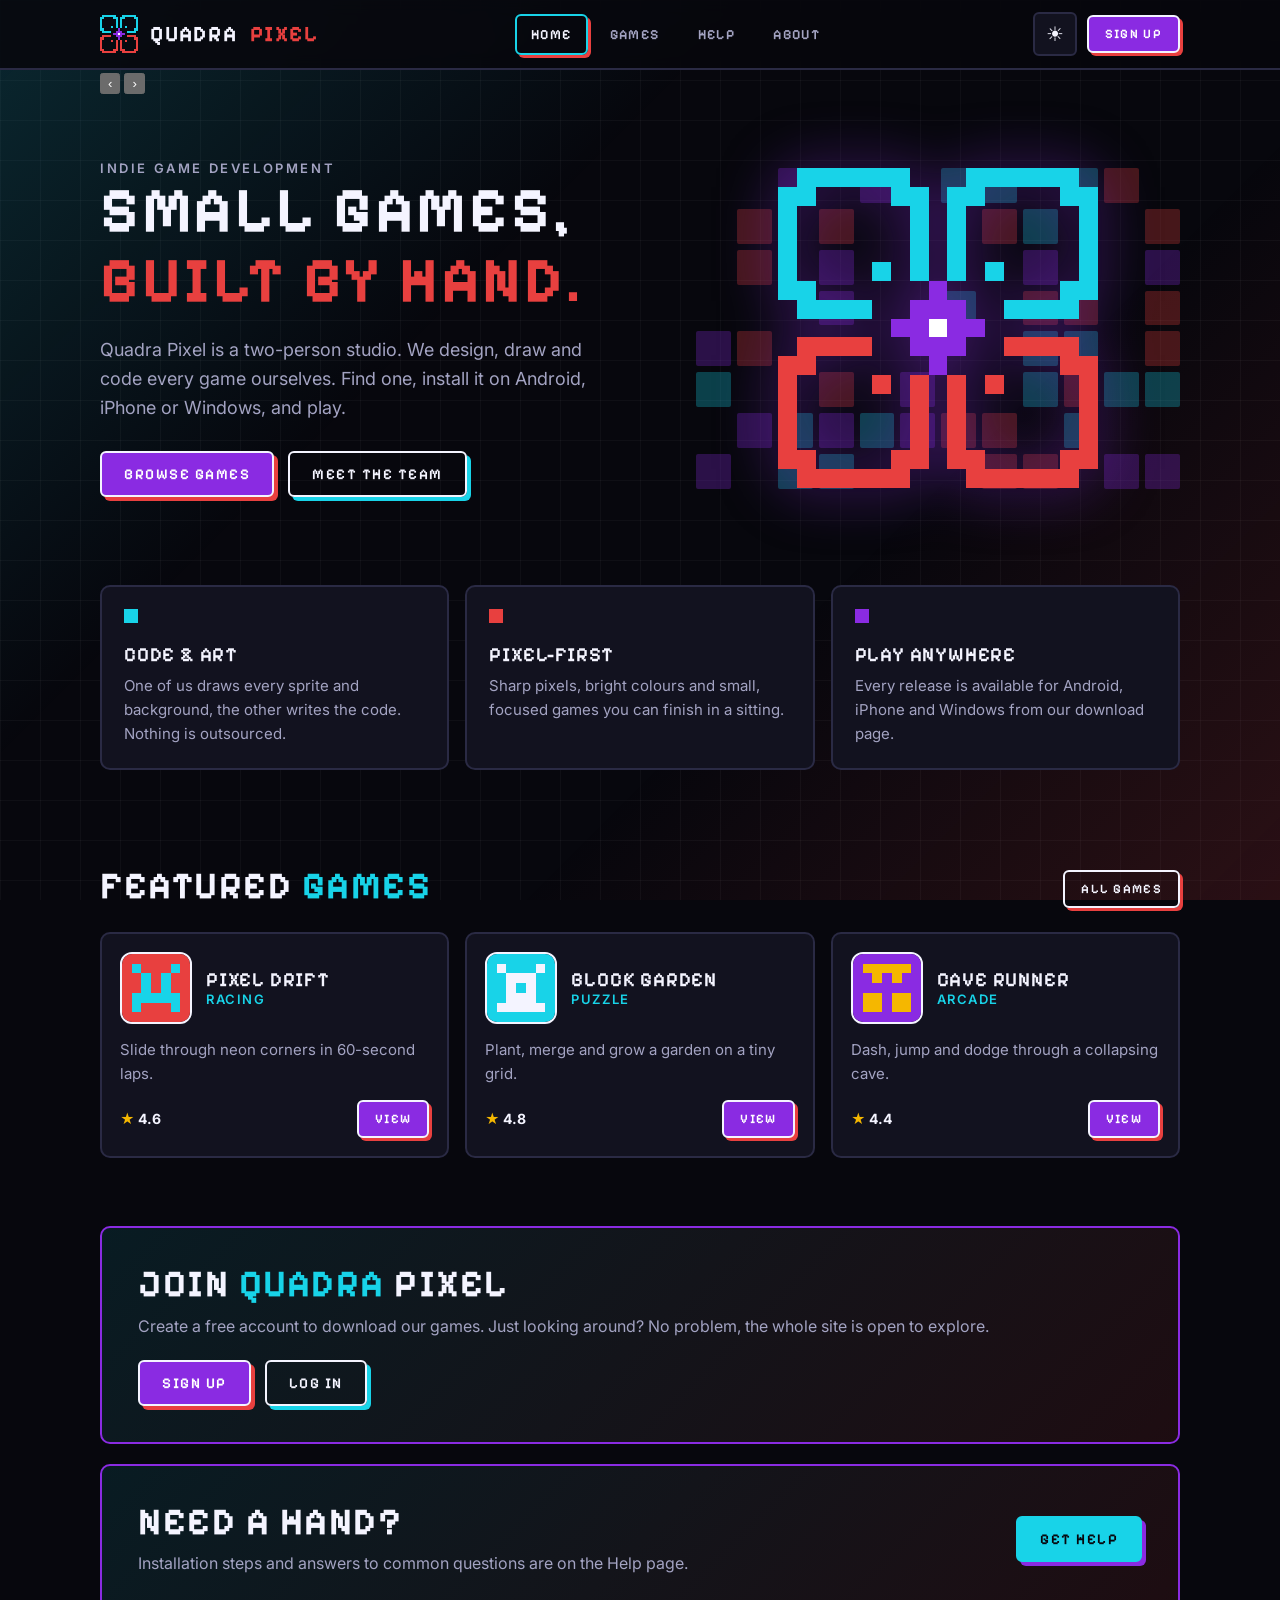
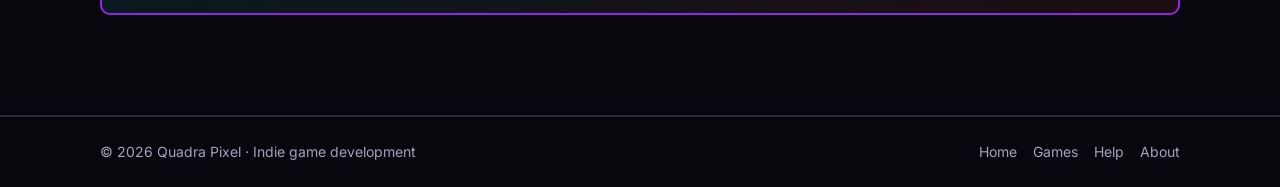
==== commit d46e3a4b: "feat: add featured banner slider to home page" ====
--- a/index.html
+++ b/index.html
@@ -23,6 +23,19 @@
 </header>
 <main>
 <div class="wrap">
+  <section class="showcase" id="showcase" aria-roledescription="carousel" aria-label="Featured games and news">
+    <div class="slider" tabindex="0">
+      <div class="sl-stage"></div>
+      <button class="sl-nav prev" type="button" aria-label="Previous banner">‹</button>
+      <button class="sl-nav next" type="button" aria-label="Next banner">›</button>
+      <div class="sl-dots" role="group" aria-label="Choose banner"></div>
+    </div>
+    <div class="tiles">
+      <button class="tile" type="button" hidden></button>
+      <button class="tile" type="button" hidden></button>
+    </div>
+  </section>
+
   <section class="hero">
     <div>
       <p class="eyebrow">Indie game development</p>
@@ -74,6 +87,8 @@
 <script src="js/auth-ui.js"></script>
 <script src="js/theme.js"></script>
 <script src="js/games-data.js"></script>
+<script src="js/banners-data.js"></script>
+<script src="js/banners.js"></script>
 <script src="js/main.js"></script>
 </body>
 </html>
--- a/css/style.css
+++ b/css/style.css
@@ -4,6 +4,10 @@
    purple core, pixel headings.
    ========================================================== */
 :root{
+  color-scheme:dark;
+  --header-bg:rgba(7,7,13,.88); --on-cyan:#07070d;
+  --cyan-soft:rgba(24,211,232,.35); --red-soft:rgba(232,64,63,.35);
+  --glow-c:rgba(24,211,232,.16); --glow-r:rgba(232,64,63,.16); --grid:rgba(255,255,255,.035);
   --bg:#07070d; --bg-2:#0e0e1a; --surface:#12121f; --surface-2:#191930;
   --line:#2a2a44; --ink:#f4f4ff; --muted:#a3a3c2;
   --cyan:#18d3e8; --red:#e8403f; --purple:#8a2be2; --purple-2:#a855f7;
@@ -22,9 +26,9 @@
 body::before{
   content:"";position:fixed;inset:0;z-index:-1;pointer-events:none;
   background:
-    linear-gradient(135deg,rgba(24,211,232,.16) 0%,transparent 35%,transparent 65%,rgba(232,64,63,.16) 100%),
-    linear-gradient(rgba(255,255,255,.035) 1px,transparent 1px) 0 0/40px 40px,
-    linear-gradient(90deg,rgba(255,255,255,.035) 1px,transparent 1px) 0 0/40px 40px;
+    linear-gradient(135deg,var(--glow-c) 0%,transparent 35%,transparent 65%,var(--glow-r) 100%),
+    linear-gradient(var(--grid) 1px,transparent 1px) 0 0/40px 40px,
+    linear-gradient(90deg,var(--grid) 1px,transparent 1px) 0 0/40px 40px;
 }
 h1,h2,h3,h4{font-family:var(--font-pixel);margin:0;line-height:1.1;letter-spacing:.04em;text-transform:uppercase}
 h1{font-size:clamp(34px,6vw,64px);font-weight:700}
@@ -41,7 +45,7 @@
 .eyebrow{font:600 13px var(--font-body);letter-spacing:.2em;text-transform:uppercase;color:var(--muted)}
 
 /* ---------- Header / nav ---------- */
-.site-header{position:sticky;top:0;z-index:20;background:rgba(7,7,13,.88);backdrop-filter:blur(8px);border-bottom:2px solid var(--line)}
+.site-header{position:sticky;top:0;z-index:20;background:var(--header-bg);backdrop-filter:blur(8px);border-bottom:2px solid var(--line)}
 .bar{display:flex;align-items:center;justify-content:space-between;gap:16px;min-height:68px}
 .brand{display:flex;align-items:center;gap:12px;text-decoration:none;color:var(--ink);font:700 22px var(--font-pixel);letter-spacing:.08em;text-transform:uppercase}
 .brand img{width:38px;height:38px;display:block}
@@ -56,10 +60,12 @@
 .btn{display:inline-flex;align-items:center;justify-content:center;gap:8px;min-height:46px;padding:0 22px;border:2px solid var(--ink);border-radius:var(--radius);background:var(--purple);color:#fff;font:600 15px var(--font-pixel);letter-spacing:.1em;text-transform:uppercase;text-decoration:none;cursor:pointer;box-shadow:4px 4px 0 var(--red);transition:transform .1s,box-shadow .1s}
 .btn:hover{background:var(--purple-2)}
 .btn:active{transform:translate(3px,3px);box-shadow:1px 1px 0 var(--red)}
-.btn.cyan{background:var(--cyan);color:#07070d;border-color:var(--cyan);box-shadow:4px 4px 0 var(--purple)}
+.btn.cyan{background:var(--cyan);color:var(--on-cyan);border-color:var(--cyan);box-shadow:4px 4px 0 var(--purple)}
 .btn.ghost{background:transparent;color:var(--ink);box-shadow:4px 4px 0 var(--cyan)}
 .btn.sm{min-height:38px;padding:0 16px;font-size:13px;box-shadow:3px 3px 0 var(--red)}
-.btn[aria-disabled="true"]{opacity:.45;pointer-events:none}
+.btn[aria-disabled="true"],.btn:disabled{opacity:.45;pointer-events:none;box-shadow:none}
+.btn.red{background:var(--red);border-color:var(--red);color:#fff;box-shadow:4px 4px 0 var(--purple)}
+.dmsg{color:var(--red);font-size:14px;margin:10px 0 0}
 .row{display:flex;gap:14px;flex-wrap:wrap}
 
 /* ---------- Home hero ---------- */
@@ -106,7 +112,7 @@
 .chips{display:flex;gap:8px;flex-wrap:wrap;padding:12px 0 22px}
 .chip{min-height:40px;padding:0 16px;border:2px solid var(--line);background:var(--surface);color:var(--ink);border-radius:999px;font:600 13px var(--font-pixel);letter-spacing:.08em;text-transform:uppercase;cursor:pointer}
 .chip:hover{border-color:var(--cyan)}
-.chip[aria-pressed="true"]{background:var(--cyan);color:#07070d;border-color:var(--cyan)}
+.chip[aria-pressed="true"]{background:var(--cyan);color:var(--on-cyan);border-color:var(--cyan)}
 .count{color:var(--muted);font-size:14px;margin-bottom:14px}
 .empty{padding:48px 0;color:var(--muted);text-align:center}
 
@@ -119,8 +125,8 @@
 /* ---------- About (two profiles) ---------- */
 .team{display:grid;grid-template-columns:1fr 1fr;gap:24px;margin:28px 0 12px}
 .profile{background:var(--surface);border:2px solid var(--line);border-radius:12px;padding:26px;display:flex;flex-direction:column;gap:16px}
-.profile.left{border-color:var(--cyan);box-shadow:6px 6px 0 rgba(24,211,232,.35)}
-.profile.right{border-color:var(--red);box-shadow:6px 6px 0 rgba(232,64,63,.35)}
+.profile.left{border-color:var(--cyan);box-shadow:6px 6px 0 var(--cyan-soft)}
+.profile.right{border-color:var(--red);box-shadow:6px 6px 0 var(--red-soft)}
 .avatar{width:160px;height:160px;border:3px solid var(--ink);border-radius:12px;overflow:hidden;background:var(--bg-2);image-rendering:pixelated}
 .avatar img{width:100%;height:100%;object-fit:cover;display:block}
 .profile .role{font:600 13px var(--font-body);letter-spacing:.18em;text-transform:uppercase}
@@ -164,13 +170,43 @@
 .foot-in a:hover{color:var(--cyan)}
 
 /* ---------- Responsive ---------- */
+@media (max-width:960px){
+  .nav-toggle{display:block}
+  .nav{display:none;position:absolute;top:68px;left:0;right:0;flex-direction:column;background:var(--bg);border-bottom:2px solid var(--line);padding:12px 20px}
+  .nav.open{display:flex}
+  .site-header .wrap{position:relative}
+}
 @media (max-width:820px){
   .hero{grid-template-columns:1fr;padding-top:36px}
   .hero-art{order:-1}
   .team,.help-grid{grid-template-columns:1fr}
-  .nav-toggle{display:block}
-  .nav{display:none;position:absolute;top:68px;left:0;right:0;flex-direction:column;background:var(--bg);border-bottom:2px solid var(--line);padding:12px 20px}
-  .nav.open{display:flex}
-  .site-header .wrap{position:relative}
 }
 @media (prefers-reduced-motion:reduce){*{animation:none!important;transition:none!important}html{scroll-behavior:auto}}
+
+/* ---------- Light theme + header actions ---------- */
+[hidden]{display:none!important}
+:root[data-theme="light"]{
+  color-scheme:light;
+  --bg:#f4f4ff; --bg-2:#e8e8fa; --surface:#ffffff; --surface-2:#f0f0ff;
+  --line:#cfcff0; --ink:#14142b; --muted:#55557a;
+  --cyan:#07788a; --red:#c92a29; --purple:#7a1fd0; --purple-2:#8f3de0;
+  --on-cyan:#ffffff; --header-bg:rgba(244,244,255,.9);
+  --cyan-soft:rgba(7,120,138,.3); --red-soft:rgba(201,42,41,.3);
+  --glow-c:rgba(24,211,232,.22); --glow-r:rgba(232,64,63,.18); --grid:rgba(20,20,43,.06);
+}
+.actions{display:flex;align-items:center;gap:10px}
+.icon-btn{width:44px;height:44px;border:2px solid var(--line);background:var(--surface);color:var(--ink);border-radius:var(--radius);cursor:pointer;font-size:20px;line-height:1}
+.icon-btn:hover{border-color:var(--cyan)}
+
+/* ---------- Accounts (sign up / log in) ---------- */
+.auth-slot{display:flex;align-items:center;gap:10px}
+.who{font-size:14px;color:var(--muted);max-width:140px;overflow:hidden;text-overflow:ellipsis;white-space:nowrap}
+.auth-dlg{width:min(420px,92vw)}
+.auth-dlg .x{position:absolute;top:10px;right:12px;width:36px;height:36px;border:0;background:none;color:var(--muted);font-size:26px;cursor:pointer}
+.auth-dlg .x:hover{color:var(--ink)}
+.tabs{display:flex;gap:8px;margin:14px 0}
+.tabs button{flex:1;min-height:42px;border:2px solid var(--line);background:var(--bg-2);color:var(--ink);font:600 14px var(--font-pixel);letter-spacing:.08em;text-transform:uppercase;border-radius:var(--radius);cursor:pointer}
+.tabs button[aria-selected="true"]{background:var(--cyan);color:var(--on-cyan);border-color:var(--cyan)}
+.auth-form{display:grid;gap:14px}
+.small{font-size:13px}
+@media (max-width:640px){.who{display:none}}
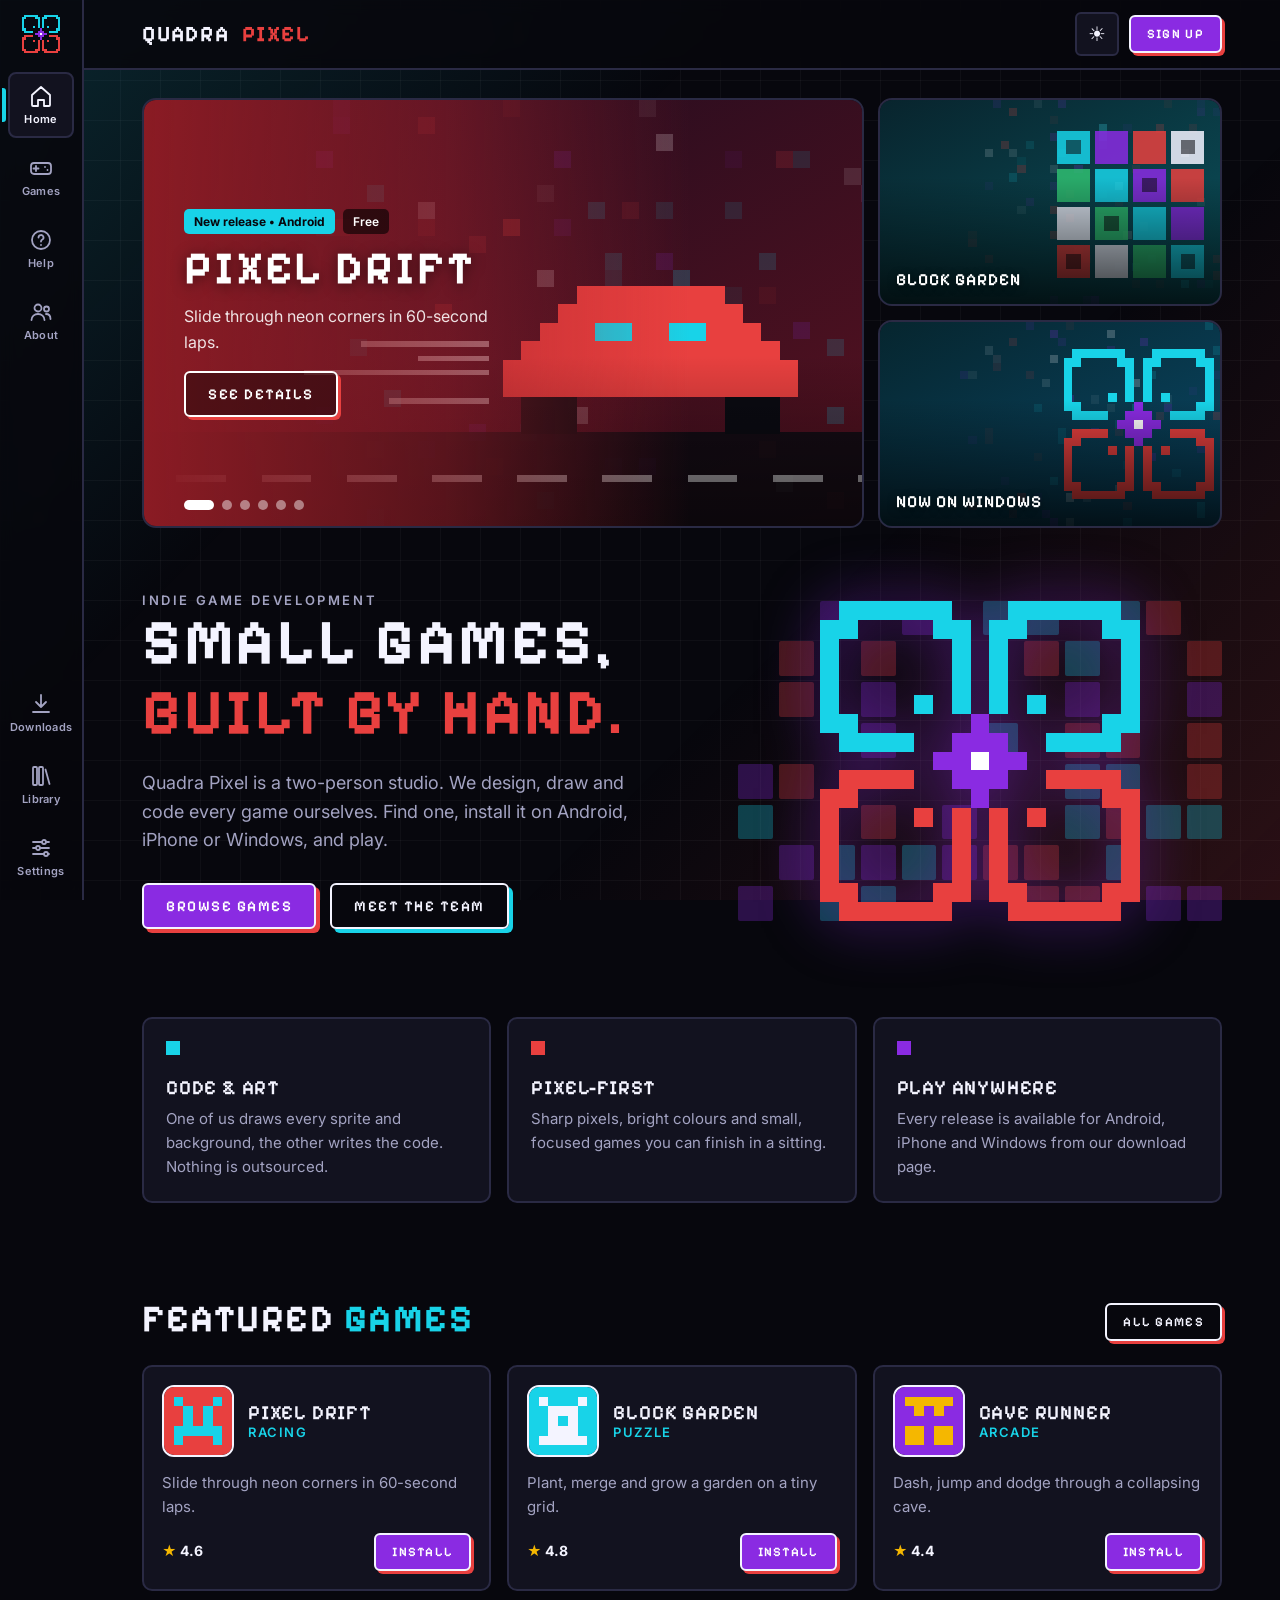
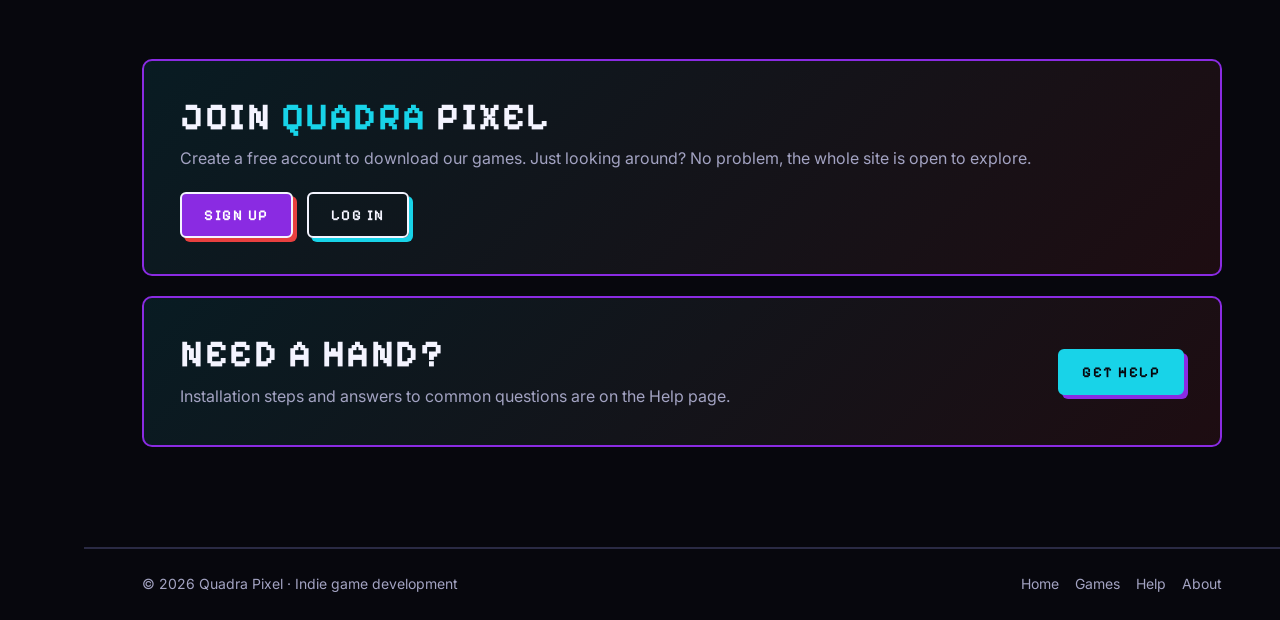
==== commit 9881b20b: "feat: add sidebar navigation to all pages" ====
--- a/index.html
+++ b/index.html
@@ -6,19 +6,28 @@
 <title>Quadra Pixel – Indie game development</title>
 <meta name="description" content="Quadra Pixel is a two-person indie game studio.">
 <meta name="theme-color" content="#07070d">
-<script>try{var t=localStorage.getItem("qp-theme");if(t==="light"||t==="dark")document.documentElement.setAttribute("data-theme",t)}catch(e){}</script>
+<script>try{var t=localStorage.getItem("qp-theme");if(t==="system")t=matchMedia("(prefers-color-scheme: light)").matches?"light":"dark";if(t==="light"||t==="dark")document.documentElement.setAttribute("data-theme",t);if(localStorage.getItem("qp-motion")==="reduced")document.documentElement.classList.add("reduce-motion")}catch(e){}</script>
 <link rel="icon" type="image/svg+xml" href="assets/images/favicon.svg">
 <link rel="preconnect" href="https://fonts.googleapis.com">
 <link rel="preconnect" href="https://fonts.gstatic.com" crossorigin>
 <link href="https://fonts.googleapis.com/css2?family=Inter:wght@400;500;600;700&family=Pixelify+Sans:wght@400;500;600;700&display=swap" rel="stylesheet">
 <link rel="stylesheet" href="css/style.css">
 </head>
-<body>
+<body class="has-sidebar">
+<aside class="sidebar" aria-label="Main navigation">
+  <div>
+    <a class="side-logo" href="index.html" aria-label="Quadra Pixel home"><img src="assets/images/logo-icon.svg" alt=""></a>
+    <nav class="side-group top" aria-label="Pages"><a class="side-link" href="index.html" aria-current="page"><svg viewBox="0 0 24 24" aria-hidden="true"><path d="M3 11l9-8 9 8v10a1 1 0 0 1-1 1h-5v-6H9v6H4a1 1 0 0 1-1-1z"/></svg><span>Home</span></a><a class="side-link" href="games.html"><svg viewBox="0 0 24 24" aria-hidden="true"><rect x="2" y="7" width="20" height="11" rx="3"/><path d="M7 10v5M4.5 12.5h5"/><path d="M16 11h.01M18.5 14h.01"/></svg><span>Games</span></a><a class="side-link" href="help.html"><svg viewBox="0 0 24 24" aria-hidden="true"><circle cx="12" cy="12" r="9"/><path d="M9.5 9.5a2.5 2.5 0 1 1 3.5 2.3c-.7.4-1 1-1 1.7M12 17h.01"/></svg><span>Help</span></a><a class="side-link" href="about.html"><svg viewBox="0 0 24 24" aria-hidden="true"><circle cx="9" cy="8" r="3.5"/><path d="M2.5 20c0-3.5 3-6 6.5-6s6.5 2.5 6.5 6"/><circle cx="17.5" cy="9" r="2.5"/><path d="M17 14c3 0 4.5 2 4.5 5"/></svg><span>About</span></a></nav>
+  </div>
+  <nav class="side-group bottom" aria-label="Your account"><a class="side-link" href="downloads.html"><svg viewBox="0 0 24 24" aria-hidden="true"><path d="M12 3v12M7 10l5 5 5-5M4 20h16"/></svg><span>Downloads</span></a><a class="side-link" href="library.html"><svg viewBox="0 0 24 24" aria-hidden="true"><rect x="4" y="3" width="4" height="18" rx="1"/><rect x="10" y="3" width="4" height="18" rx="1"/><path d="M16.5 5.5l4 14.5"/></svg><span>Library</span></a><a class="side-link" href="settings.html"><svg viewBox="0 0 24 24" aria-hidden="true"><path d="M4 6h9M17 6h3M4 12h3M11 12h9M4 18h11M19 18h1"/><circle cx="15" cy="6" r="2"/><circle cx="9" cy="12" r="2"/><circle cx="17" cy="18" r="2"/></svg><span>Settings</span></a></nav>
+</aside>
 <header class="site-header">
   <div class="wrap bar">
     <a class="brand" href="index.html" aria-label="Quadra Pixel home"><img src="assets/images/logo-icon.svg" alt="">Quadra<b>Pixel</b></a>
-    <nav class="nav" aria-label="Main"><a href="index.html" aria-current="page">Home</a><a href="games.html">Games</a><a href="help.html">Help</a><a href="about.html">About</a></nav>
-    <div class="actions"><button class="icon-btn" id="themeToggle" type="button" aria-pressed="false" aria-label="Switch to light mode"><span class="ico" aria-hidden="true">☀</span></button><div class="auth-slot" id="authSlot"></div><button class="nav-toggle" type="button" aria-label="Menu" aria-expanded="false">☰</button></div>
+    <div class="actions">
+      <button class="icon-btn" id="themeToggle" type="button" aria-pressed="false" aria-label="Switch to light mode"><span class="ico" aria-hidden="true">☀</span></button>
+      <div class="auth-slot" id="authSlot"></div>
+    </div>
   </div>
 </header>
 <main>
@@ -86,7 +95,9 @@
 <script src="js/auth.js"></script>
 <script src="js/auth-ui.js"></script>
 <script src="js/theme.js"></script>
+<script src="js/store.js"></script>
 <script src="js/games-data.js"></script>
+<script src="js/game-ui.js"></script>
 <script src="js/banners-data.js"></script>
 <script src="js/banners.js"></script>
 <script src="js/main.js"></script>
--- a/css/style.css
+++ b/css/style.css
@@ -210,3 +210,192 @@
 .auth-form{display:grid;gap:14px}
 .small{font-size:13px}
 @media (max-width:640px){.who{display:none}}
+
+/* ---------- Home banner slider ---------- */
+.showcase{display:grid;grid-template-columns:minmax(0,2.1fr) minmax(0,1fr);gap:14px;margin-top:28px;height:clamp(300px,36vw,430px)}
+.showcase.single{grid-template-columns:1fr}
+.slider{position:relative;overflow:hidden;border-radius:14px;border:2px solid var(--line);background:var(--bg-2);touch-action:pan-y;user-select:none;-webkit-user-select:none;color:#fff}
+.slider:focus-visible{outline:3px solid var(--cyan);outline-offset:3px}
+.sl-stage{position:absolute;inset:0}
+.slide{position:absolute;inset:0;transform:translateX(100%);transition:transform .85s cubic-bezier(.65,0,.35,1);will-change:transform;overflow:hidden}
+.slide-img{position:absolute;inset:0;width:100%;height:100%;object-fit:cover;transform:scale(1.09);transition:transform 7s ease-out}
+.slide.is-active .slide-img{transform:scale(1)}
+.slide-shade{position:absolute;inset:0;
+  background:linear-gradient(90deg,rgba(7,7,13,.85) 0%,rgba(7,7,13,.4) 45%,transparent 75%),linear-gradient(0deg,rgba(0,0,0,.45),transparent 40%)}
+@supports (background:color-mix(in srgb,red,blue)){
+  .slide-shade{background:linear-gradient(90deg,color-mix(in srgb,var(--tint) 85%,#000) 0%,color-mix(in srgb,var(--tint) 50%,transparent) 42%,transparent 76%),linear-gradient(0deg,rgba(0,0,0,.45),transparent 40%)}
+}
+.slide-body{position:absolute;left:40px;top:0;bottom:0;max-width:46%;display:flex;flex-direction:column;justify-content:center;align-items:flex-start;gap:10px}
+.slide-body>*{opacity:0;transform:translateY(16px);transition:opacity .5s ease,transform .5s ease}
+.slide.is-active .slide-body>*{opacity:1;transform:none}
+.slide.is-active .slide-body>:nth-child(1){transition:opacity .7s ease .4s,transform .7s ease .4s}
+.slide.is-active .slide-body>:nth-child(2){transition:opacity .7s ease .5s,transform .7s ease .5s}
+.slide.is-active .slide-body>:nth-child(3){transition:opacity .7s ease .6s,transform .7s ease .6s}
+.slide.is-active .slide-body>:nth-child(4){transition:opacity .7s ease .7s,transform .7s ease .7s}
+.slide .meta{display:flex;gap:8px;flex-wrap:wrap}
+.slide .meta:empty{display:none}
+.badge{background:var(--cyan);color:var(--on-cyan);font:700 12px var(--font-body);padding:5px 10px;border-radius:5px}
+.price{background:rgba(0,0,0,.6);color:#fff;font:600 12px var(--font-body);padding:5px 10px;border-radius:5px}
+.slide h2{font-size:clamp(26px,3.6vw,46px);color:#fff;text-shadow:0 2px 14px rgba(0,0,0,.5)}
+.slide .sub{color:rgba(255,255,255,.88);font-size:16px;max-width:36ch}
+.slide .btn{margin-top:6px;background:rgba(0,0,0,.4);color:#fff;border-color:#fff;box-shadow:3px 3px 0 var(--red)}
+.slide .btn:hover{background:rgba(255,255,255,.18)}
+.sl-nav{position:absolute;top:50%;transform:translateY(-50%);z-index:3;width:44px;height:44px;border-radius:50%;border:2px solid rgba(255,255,255,.75);background:rgba(0,0,0,.5);color:#fff;font-size:24px;line-height:1;cursor:pointer;opacity:0;transition:opacity .25s,background .2s}
+.sl-nav.prev{left:12px} .sl-nav.next{right:12px}
+.slider:hover .sl-nav,.sl-nav:focus-visible{opacity:1}
+.sl-nav:hover{background:rgba(0,0,0,.75)}
+.single .sl-nav,.single .sl-dots{display:none}
+.sl-dots{position:absolute;left:40px;bottom:16px;z-index:3;display:flex;gap:8px}
+.dot{position:relative;width:10px;height:10px;padding:0;border:0;border-radius:5px;background:rgba(255,255,255,.45);cursor:pointer;transition:width .35s ease,background .35s ease}
+.dot::after{content:"";position:absolute;inset:-10px -4px}
+.dot[aria-current="true"]{width:30px;background:#fff}
+.tiles{display:grid;grid-template-rows:1fr 1fr;gap:14px;min-height:0}
+.tile{position:relative;overflow:hidden;border-radius:14px;border:2px solid var(--line);padding:0;cursor:pointer;background:var(--bg-2);color:#fff;text-align:left;font:inherit;transition:border-color .2s,box-shadow .2s,transform .2s}
+.tile:hover{border-color:var(--cyan);box-shadow:5px 5px 0 var(--red);transform:translate(-2px,-2px)}
+.tile[hidden]{display:none}
+.tile-in{position:absolute;inset:0;display:block;transition:opacity .26s ease,transform .26s ease}
+.tile.swap .tile-in{opacity:0;transform:translateY(8px)}
+.tile-in img{position:absolute;inset:0;width:100%;height:100%;object-fit:cover;transition:transform .6s ease}
+.tile:hover .tile-in img{transform:scale(1.06)}
+.tile-shade{position:absolute;inset:0;background:linear-gradient(0deg,rgba(0,0,0,.75),transparent 62%)}
+.tile-title{position:absolute;left:16px;right:16px;bottom:14px;font:600 17px/1.2 var(--font-pixel);letter-spacing:.06em;text-transform:uppercase;text-shadow:0 2px 8px rgba(0,0,0,.6)}
+@media (max-width:900px){
+  .showcase{grid-template-columns:1fr;height:clamp(300px,64vw,400px)}
+  .tiles{display:none}
+  .slide-body{left:22px;right:22px;max-width:none;justify-content:flex-end;padding-bottom:48px}
+  .slide-shade{background:linear-gradient(0deg,rgba(7,7,13,.9) 0%,rgba(7,7,13,.45) 55%,transparent 90%)}
+  .sl-dots{left:22px}
+}
+@media (hover:none){.sl-nav{display:none}}
+
+/* ---------- Small phones: keep the header on one line ---------- */
+.btn{white-space:nowrap}
+@media (max-width:480px){
+  .brand{font-size:16px;gap:8px}
+  .brand img{width:30px;height:30px}
+  .actions{gap:6px}
+  .auth-slot .btn.sm{padding:0 10px;font-size:12px}
+  .icon-btn,.nav-toggle{width:40px;height:40px}
+}
+
+/* ==========================================================
+   Sidebar navigation (Home, Games, Help, About | Downloads, Library, Settings)
+   ========================================================== */
+body.has-sidebar{padding-left:84px}
+.sidebar{position:fixed;left:0;top:0;bottom:0;width:84px;z-index:25;display:flex;flex-direction:column;justify-content:space-between;padding:10px 8px;background:var(--header-bg);-webkit-backdrop-filter:blur(8px);backdrop-filter:blur(8px);border-right:2px solid var(--line)}
+.side-logo{display:grid;place-items:center;height:48px;margin-bottom:14px}
+.side-logo img{width:38px;height:38px;transition:transform .25s}
+.side-logo:hover img{transform:scale(1.12) rotate(-4deg)}
+.side-group{display:flex;flex-direction:column;gap:6px}
+.side-link{position:relative;display:flex;flex-direction:column;align-items:center;gap:4px;padding:10px 2px;border-radius:8px;border:2px solid transparent;color:var(--muted);text-decoration:none;font:600 11px var(--font-body);letter-spacing:.03em;transition:background .2s,color .2s,border-color .2s}
+.side-link svg{width:24px;height:24px;fill:none;stroke:currentColor;stroke-width:1.8;stroke-linecap:round;stroke-linejoin:round;transition:transform .25s}
+.side-link:hover{background:var(--surface);color:var(--ink)}
+.side-link:hover svg{transform:scale(1.14)}
+.side-link[aria-current="page"]{background:var(--surface);color:var(--ink);border-color:var(--line)}
+.side-link[aria-current="page"]::before{content:"";position:absolute;left:-8px;top:22%;bottom:22%;width:4px;border-radius:0 3px 3px 0;background:var(--cyan)}
+@media (min-width:961px){.brand img{display:none}}
+.site-header .bar{justify-content:space-between}
+@media (max-width:960px){
+  body.has-sidebar{padding-left:0;padding-bottom:66px}
+  .sidebar{top:auto;right:0;width:auto;min-height:62px;flex-direction:row;align-items:center;padding:6px 6px calc(6px + env(safe-area-inset-bottom,0px));border-right:0;border-top:2px solid var(--line)}
+  .side-logo{display:none}
+  .sidebar>div,.side-group{display:contents}
+  .side-link{flex:1;min-width:0;padding:6px 0;border-width:0;font-size:10px;letter-spacing:0}
+  .side-link span{max-width:100%;overflow:hidden;text-overflow:ellipsis;white-space:nowrap}
+  .side-link[aria-current="page"]::before{left:24%;right:24%;top:-8px;bottom:auto;width:auto;height:4px;border-radius:0 0 3px 3px}
+}
+
+/* ==========================================================
+   Game cards: whole card opens the details, hover preview, gallery
+   ========================================================== */
+.card{position:relative}
+.card-link{background:none;border:0;padding:0;margin:0;color:inherit;font:inherit;letter-spacing:inherit;text-transform:inherit;text-align:left;cursor:pointer}
+.card-link::after{content:"";position:absolute;inset:0;border-radius:inherit}
+.card-link:focus-visible{outline:none}
+.card:has(.card-link:focus-visible){outline:3px solid var(--cyan);outline-offset:3px}
+.card .foot .btn{position:relative;z-index:2}
+
+.hovercard{position:fixed;z-index:60;width:340px;max-width:calc(100vw - 24px);background:var(--surface);color:var(--ink);border:2px solid var(--cyan);border-radius:14px;padding:16px;cursor:pointer;
+  box-shadow:6px 6px 0 var(--red),0 18px 50px rgba(0,0,0,.5);opacity:0;transform:translateY(12px) scale(.93);transform-origin:20% 0;pointer-events:none;
+  transition:opacity .22s ease,transform .28s cubic-bezier(.2,.9,.25,1.15)}
+.hovercard.show{opacity:1;transform:none;pointer-events:auto}
+.hc-top{display:flex;gap:12px;align-items:center}
+.hc-top .icon{width:56px;height:56px;border-radius:10px}
+.hc-title{flex:1;min-width:0}
+.hc-title h4{font-size:17px;white-space:nowrap;overflow:hidden;text-overflow:ellipsis}
+.hc-title .meta{color:var(--muted);font-size:13px;margin-top:3px}
+.hc-desc{margin:12px 0;color:var(--muted);font-size:14px;display:-webkit-box;-webkit-line-clamp:3;-webkit-box-orient:vertical;overflow:hidden}
+.hc-shot{aspect-ratio:16/9;border-radius:8px;overflow:hidden;background:var(--bg-2);border:2px solid var(--line)}
+.hc-shot img{width:100%;height:100%;object-fit:cover;display:block}
+.hc-foot{display:flex;justify-content:space-between;align-items:center;margin-top:12px;font-size:12px;color:var(--muted)}
+.age{display:inline-grid;place-items:center;min-width:38px;height:28px;padding:0 8px;border:2px solid currentColor;border-radius:4px;font:700 14px var(--font-pixel);color:var(--ink)}
+
+html.modal-open{overflow:hidden}
+.gm-overlay{position:fixed;inset:0;z-index:70;display:grid;place-items:center;padding:20px;background:rgba(7,7,13,.45);opacity:0;
+  -webkit-backdrop-filter:blur(0);backdrop-filter:blur(0);transition:opacity .3s ease,backdrop-filter .3s ease,-webkit-backdrop-filter .3s ease}
+.gm-overlay.open{opacity:1;-webkit-backdrop-filter:blur(16px) saturate(120%);backdrop-filter:blur(16px) saturate(120%)}
+.gm-card{position:relative;width:min(940px,100%);max-height:calc(100vh - 40px);overflow:auto;background:var(--surface);color:var(--ink);border:2px solid var(--line);border-radius:16px;
+  box-shadow:8px 8px 0 var(--red),0 30px 80px rgba(0,0,0,.55);opacity:0;transform:translateY(26px) scale(.95);transition:transform .38s cubic-bezier(.2,.9,.25,1.08),opacity .28s ease}
+.gm-overlay.open .gm-card{opacity:1;transform:none}
+.gm-close{position:absolute;top:12px;right:12px;z-index:6;width:40px;height:40px;border-radius:50%;border:2px solid rgba(255,255,255,.8);background:rgba(0,0,0,.55);color:#fff;font-size:24px;line-height:1;cursor:pointer;transition:background .2s,transform .2s}
+.gm-close:hover{background:var(--red);transform:rotate(90deg)}
+.gm-gallery{position:relative;overflow:hidden;aspect-ratio:16/9;background:#000;touch-action:pan-y;user-select:none;-webkit-user-select:none}
+.gm-track{display:flex;height:100%;transition:transform .55s cubic-bezier(.65,0,.35,1)}
+.gm-slide{flex:0 0 100%;height:100%;display:grid;place-items:center}
+.gm-slide img{width:100%;height:100%;object-fit:cover;display:block}
+.gm-slide.missing,.gm-ph{background:#0e0e1a;color:#cfd0f0;text-align:center;font-size:14px;padding:20px;gap:12px}
+.gm-ph svg{width:90px;height:90px}
+.gm-arrow{position:absolute;top:50%;transform:translateY(-50%);z-index:3;width:48px;height:48px;border-radius:50%;border:2px solid rgba(255,255,255,.8);background:rgba(0,0,0,.55);color:#fff;font-size:26px;line-height:1;cursor:pointer;transition:background .2s,opacity .2s,transform .2s}
+.gm-arrow.prev{left:14px} .gm-arrow.next{right:14px}
+.gm-arrow:hover:not(:disabled){background:var(--purple);transform:translateY(-50%) scale(1.08)}
+.gm-arrow:disabled{opacity:.3;cursor:default}
+.gm-gallery.single .gm-arrow,.gm-gallery.single .gm-dots{display:none}
+.gm-dots{position:absolute;left:0;right:0;bottom:14px;z-index:3;display:flex;justify-content:center;gap:8px}
+.gm-count{position:absolute;left:14px;bottom:12px;z-index:3;font:600 12px var(--font-body);color:#fff;background:rgba(0,0,0,.55);padding:3px 9px;border-radius:999px}
+.gm-count:empty{display:none}
+.gm-info{display:flex;align-items:center;gap:16px;flex-wrap:wrap;padding:18px 22px 4px}
+.gm-info .icon{width:64px;height:64px;border-radius:12px}
+.gm-text{flex:1;min-width:180px}
+.gm-text h3{font-size:26px}
+.gm-text .meta{color:var(--muted);margin-top:4px;font-size:14px;display:flex;gap:6px;align-items:center;flex-wrap:wrap;text-transform:none;letter-spacing:0}
+.gm-actions{display:flex;gap:10px;flex-wrap:wrap}
+.gm-desc{padding:8px 22px 24px;color:var(--muted)}
+@media (max-width:600px){.gm-overlay{padding:10px}.gm-arrow{width:40px;height:40px}.gm-text h3{font-size:21px}}
+
+/* ==========================================================
+   Library, Downloads, Settings pages
+   ========================================================== */
+.toolbar{display:flex;justify-content:space-between;align-items:center;gap:12px;flex-wrap:wrap;margin:18px 0 14px}
+.toolbar .count{margin:0}
+.empty-state{margin:26px 0;padding:44px 24px;border:2px dashed var(--line);border-radius:14px;text-align:center;color:var(--muted)}
+.empty-state h3{color:var(--ink);margin-bottom:8px}
+.empty-state .row{justify-content:center;margin-top:18px}
+.dl-list{list-style:none;margin:0;padding:0;display:grid;gap:12px}
+.dl-row{display:flex;align-items:center;gap:16px;background:var(--surface);border:2px solid var(--line);border-radius:12px;padding:12px 16px;transition:border-color .2s,transform .2s}
+.dl-row:hover{border-color:var(--cyan);transform:translateX(4px)}
+.dl-row .icon{width:52px;height:52px;border-radius:10px}
+.dl-main{flex:1;min-width:0;display:grid}
+.dl-main strong{font:600 18px var(--font-pixel);letter-spacing:.05em;text-transform:uppercase}
+.settings{display:grid;gap:16px;margin:24px 0 40px;max-width:760px}
+.set-group{background:var(--surface);border:2px solid var(--line);border-radius:12px;padding:6px 20px}
+.set-group>h2{font-size:20px;margin:16px 0 4px}
+.set-row{display:flex;justify-content:space-between;align-items:center;gap:16px;flex-wrap:wrap;padding:14px 0;border-top:1px solid var(--line)}
+.set-group>h2+.set-row{border-top:0}
+.set-row strong{display:block;font-weight:600}
+.set-row p{color:var(--muted);font-size:14px}
+.seg{display:flex;gap:8px;flex-wrap:wrap}
+.seg label{position:relative;display:inline-flex;flex-direction:row;align-items:center;padding:8px 16px;border:2px solid var(--line);border-radius:999px;cursor:pointer;color:var(--ink);text-transform:none;letter-spacing:0;font:500 14px var(--font-body)}
+.seg input{position:absolute;opacity:0;width:1px;height:1px;padding:0}
+.seg label:has(input:checked){background:var(--cyan);border-color:var(--cyan);color:var(--on-cyan)}
+.seg label:has(input:focus-visible){outline:3px solid var(--cyan);outline-offset:3px}
+.switch{position:relative;display:inline-block;width:52px;height:30px;flex:none}
+.switch input{position:absolute;inset:0;width:100%;height:100%;margin:0;padding:0;opacity:0;cursor:pointer;z-index:1}
+.switch i{position:absolute;inset:0;border-radius:15px;background:var(--bg-2);border:2px solid var(--line);transition:background .25s,border-color .25s}
+.switch i::after{content:"";position:absolute;top:3px;left:3px;width:20px;height:20px;border-radius:50%;background:var(--muted);transition:transform .25s,background .25s}
+.switch input:checked+i{background:var(--cyan);border-color:var(--cyan)}
+.switch input:checked+i::after{transform:translateX(22px);background:var(--on-cyan)}
+.switch input:focus-visible+i{outline:3px solid var(--cyan);outline-offset:3px}
+.set-msg{position:fixed;left:50%;bottom:84px;transform:translateX(-50%);z-index:80;background:var(--ink);color:var(--bg);padding:10px 18px;border-radius:999px;font-weight:600;font-size:14px}
+
+/* Settings > Reduce animations */
+html.reduce-motion *,html.reduce-motion *::before,html.reduce-motion *::after{animation:none!important;transition:none!important;scroll-behavior:auto!important}
